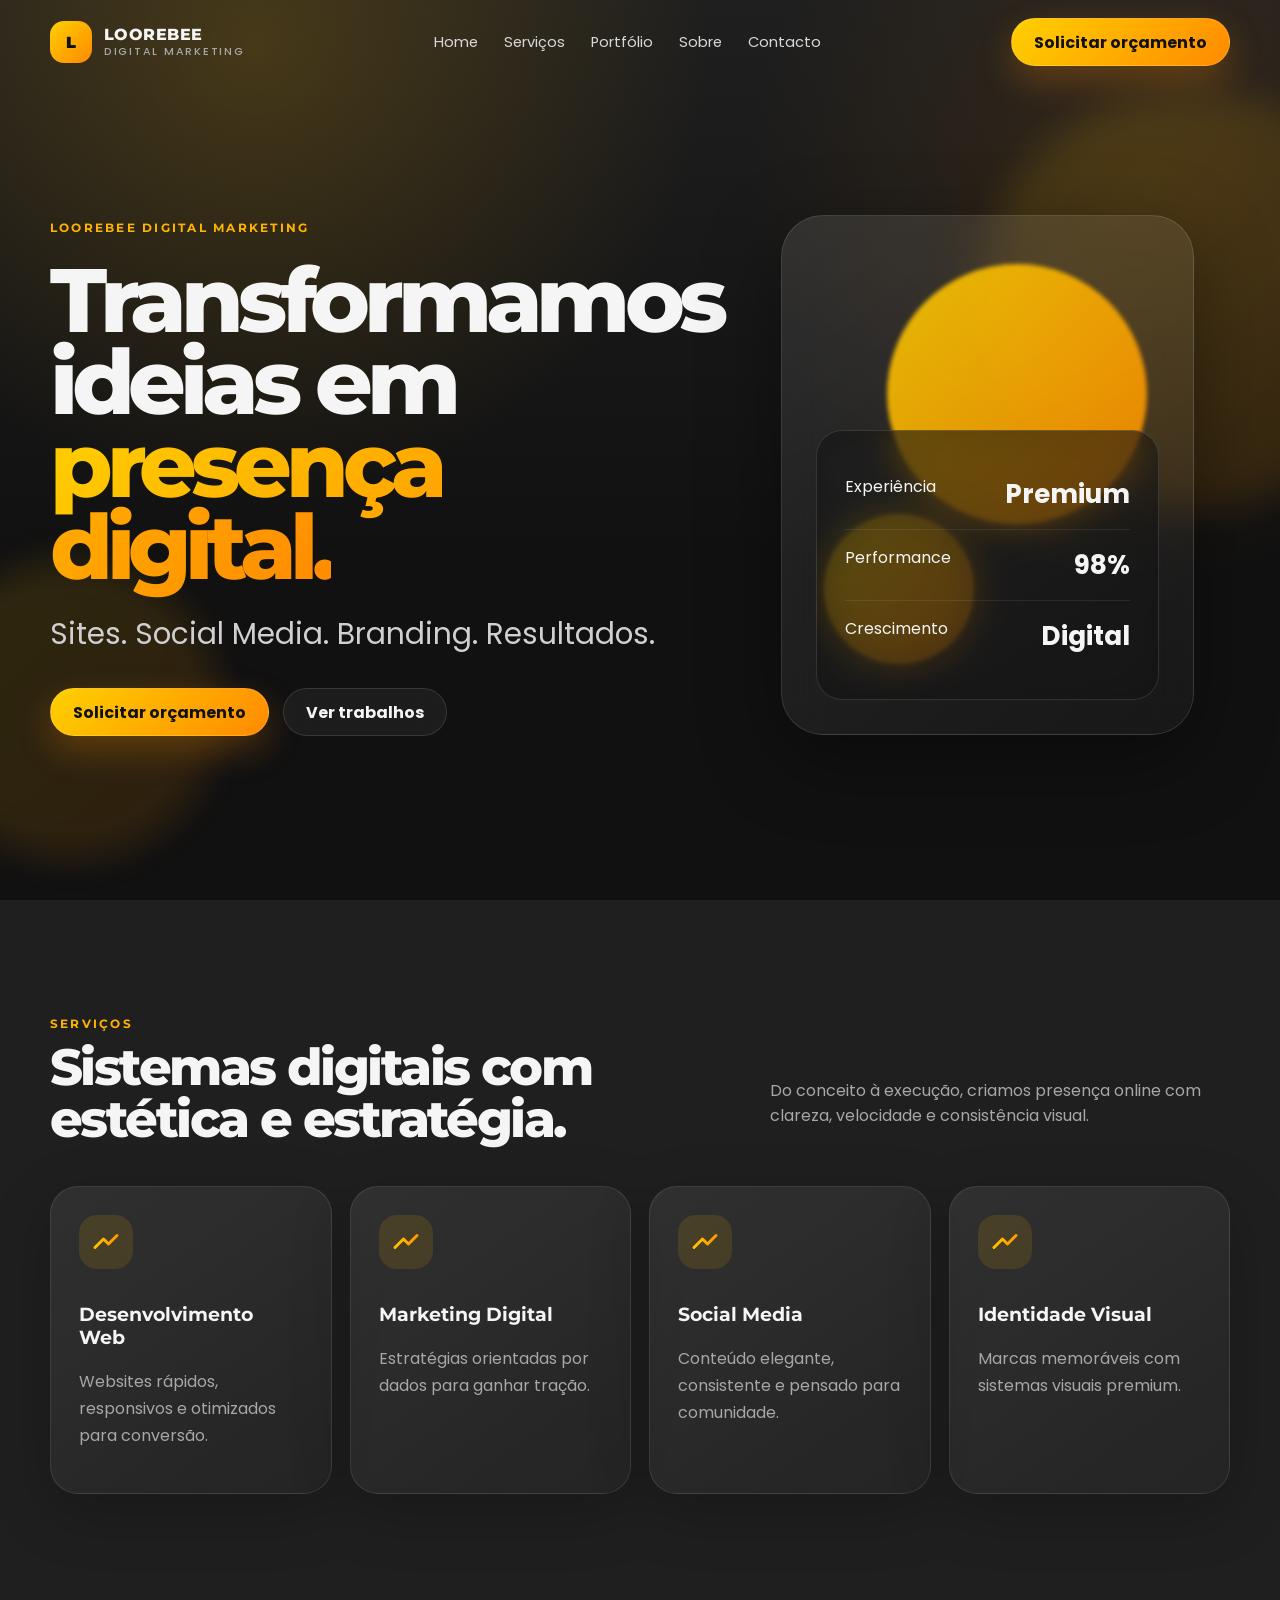
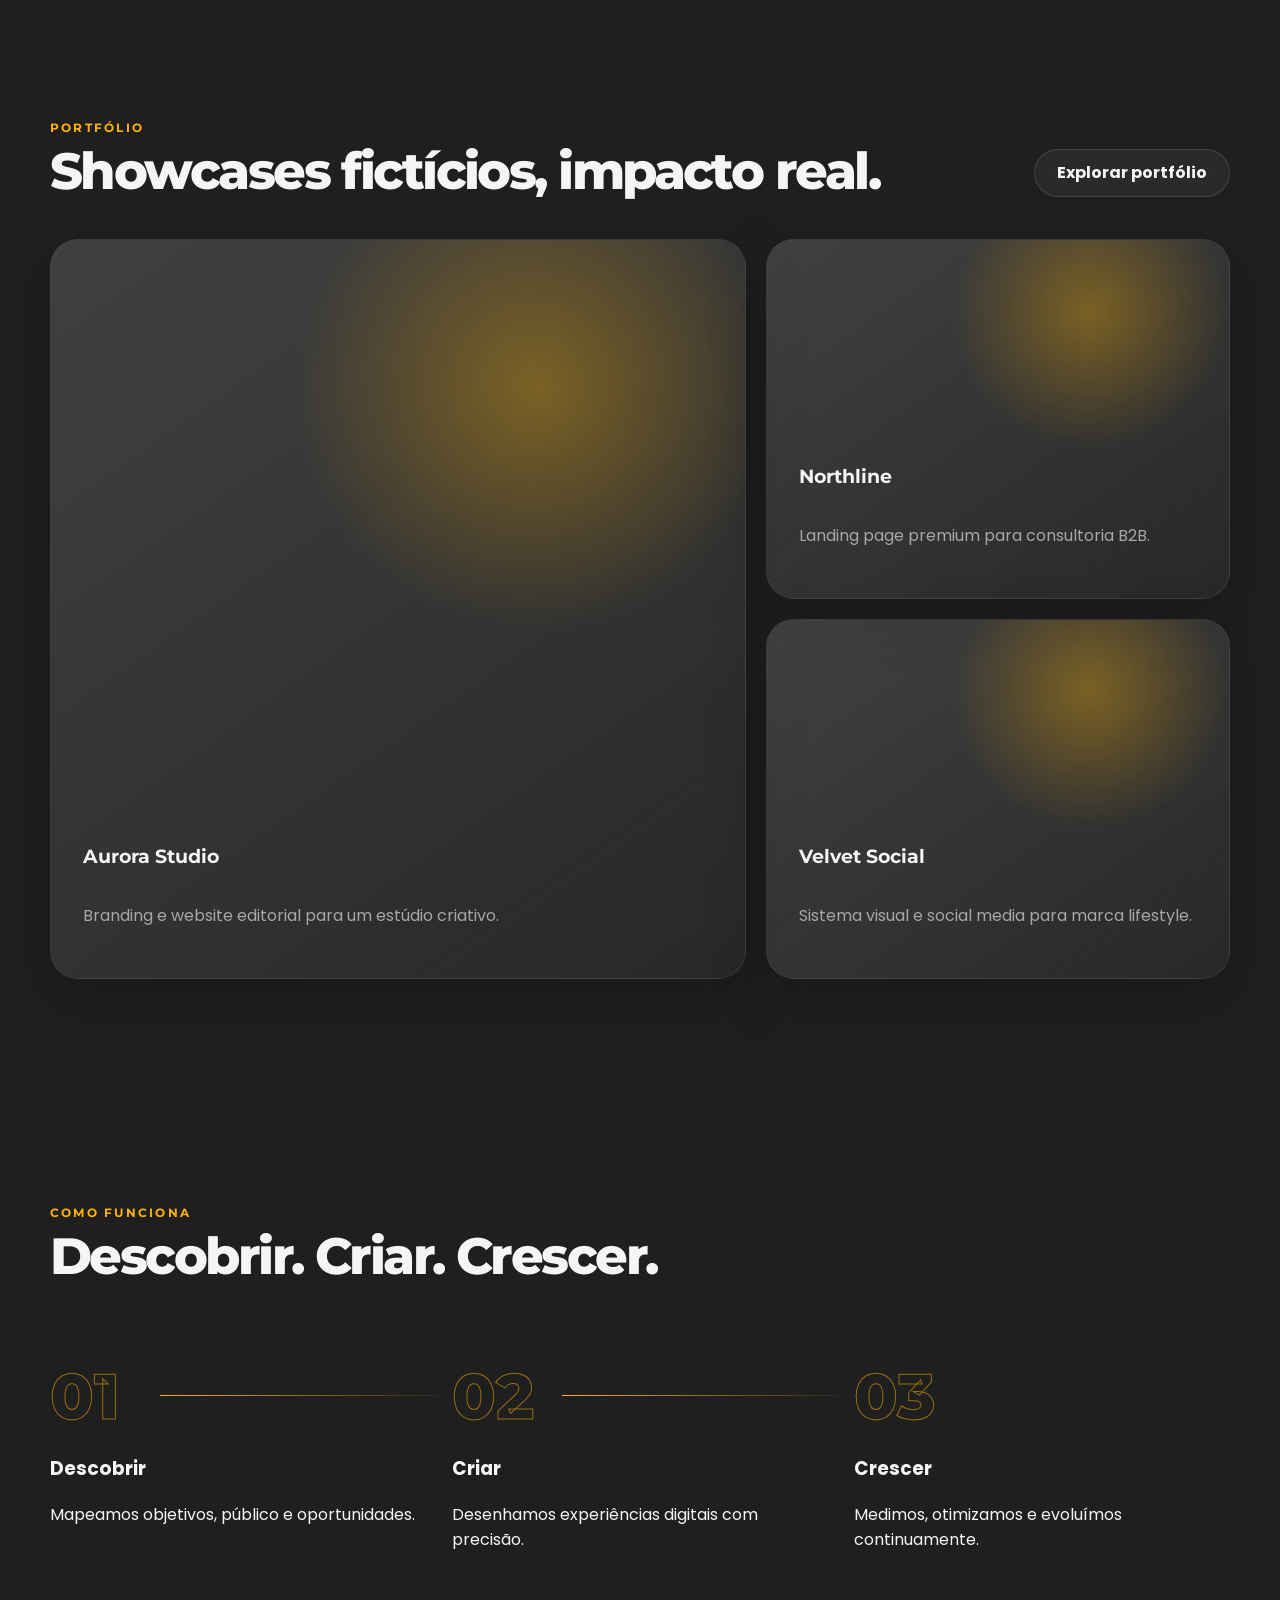
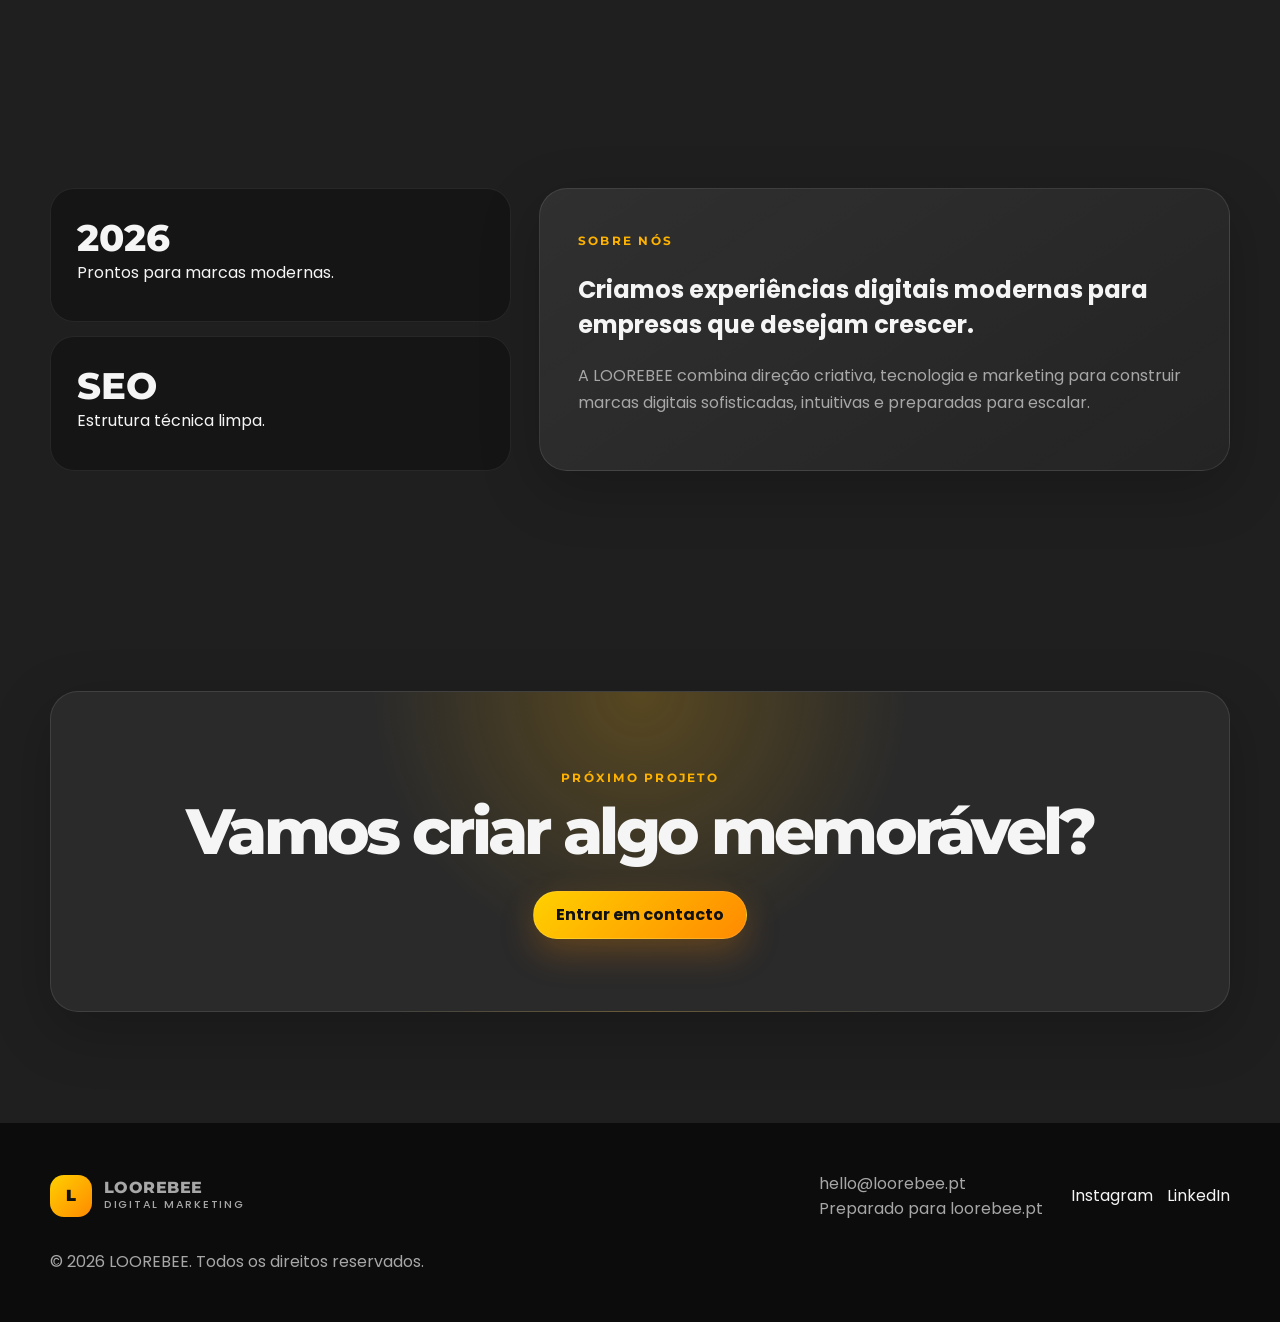
==== index.html @ b9da0f56 "Create LOOREBEE marketing website" ====
<!DOCTYPE html><html lang="pt-PT"><head><meta charset="UTF-8"><meta name="viewport" content="width=device-width, initial-scale=1.0"><title>LOOREBEE Digital Marketing</title><meta http-equiv="refresh" content="0; url=site/index.html"><link rel="canonical" href="https://loorebee.pt/"><script>location.replace('site/index.html');</script></head><body><a href="site/index.html">Entrar no website LOOREBEE</a></body></html>
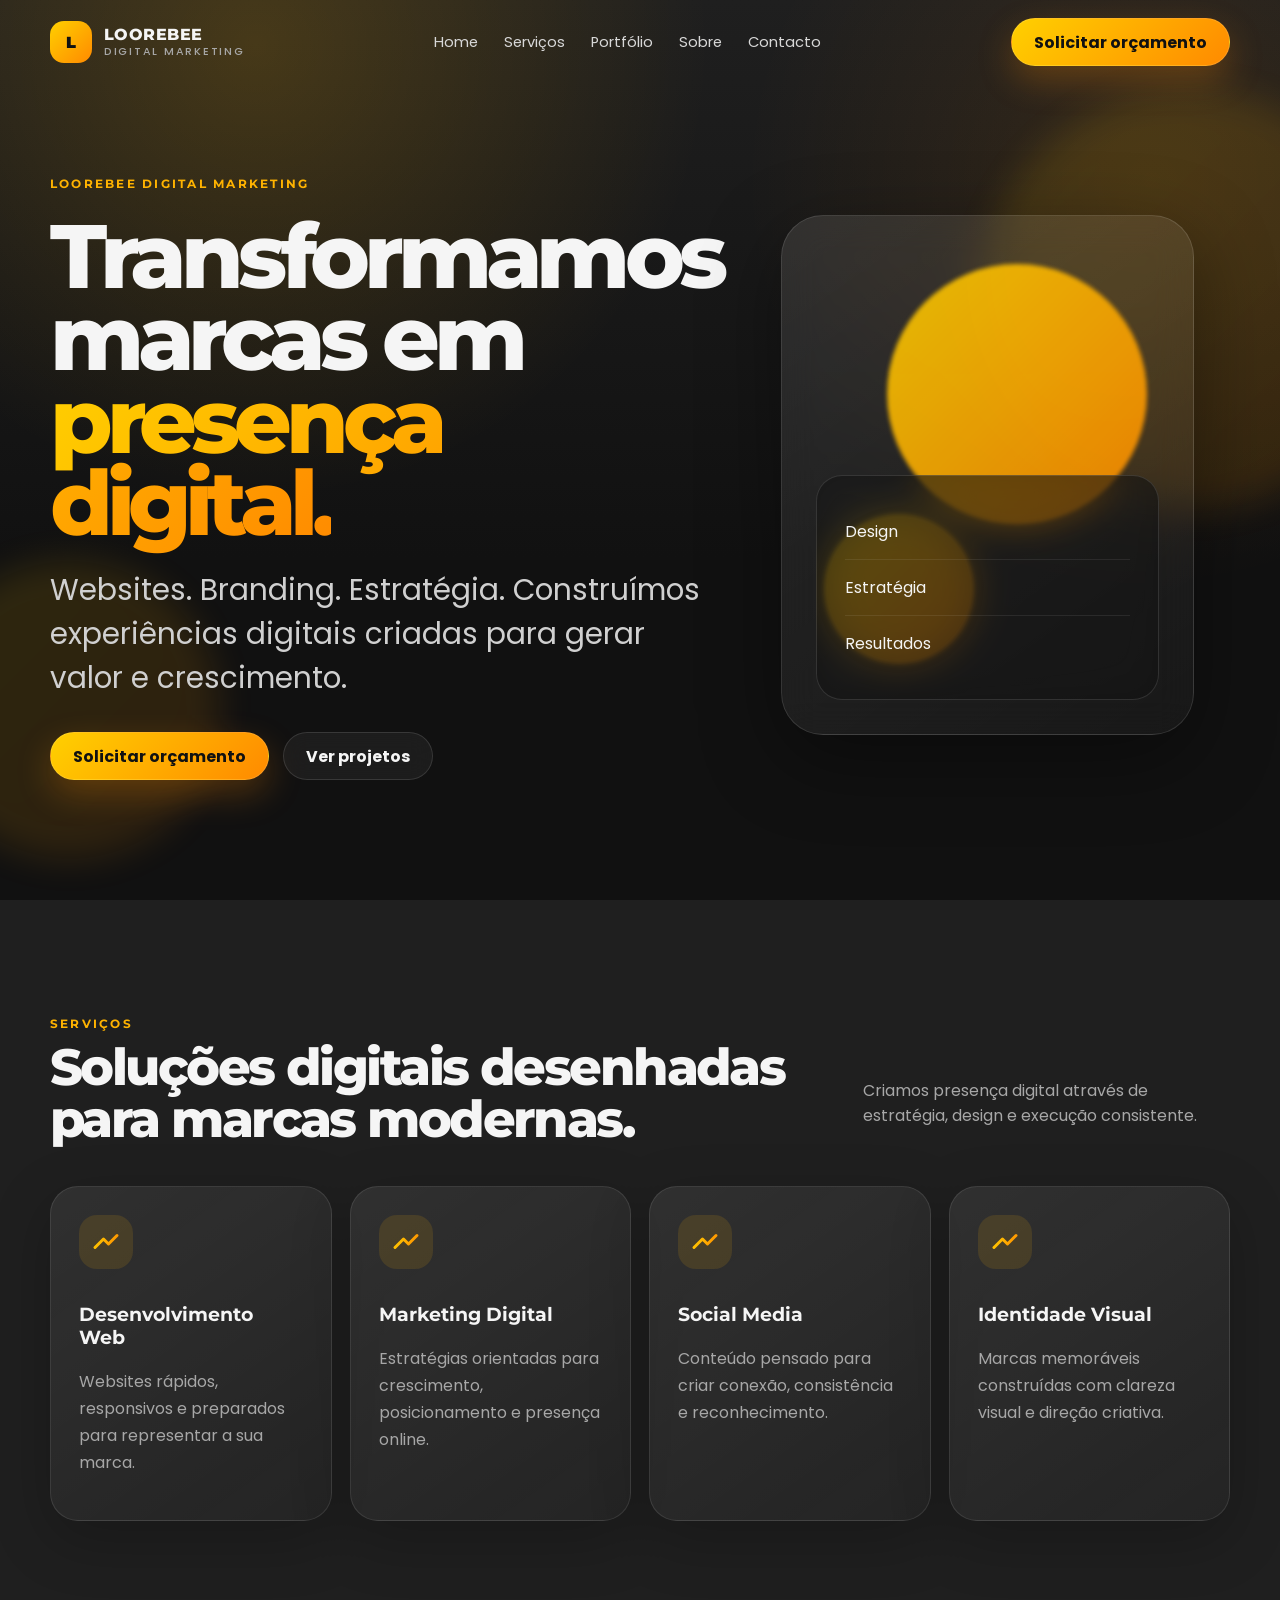
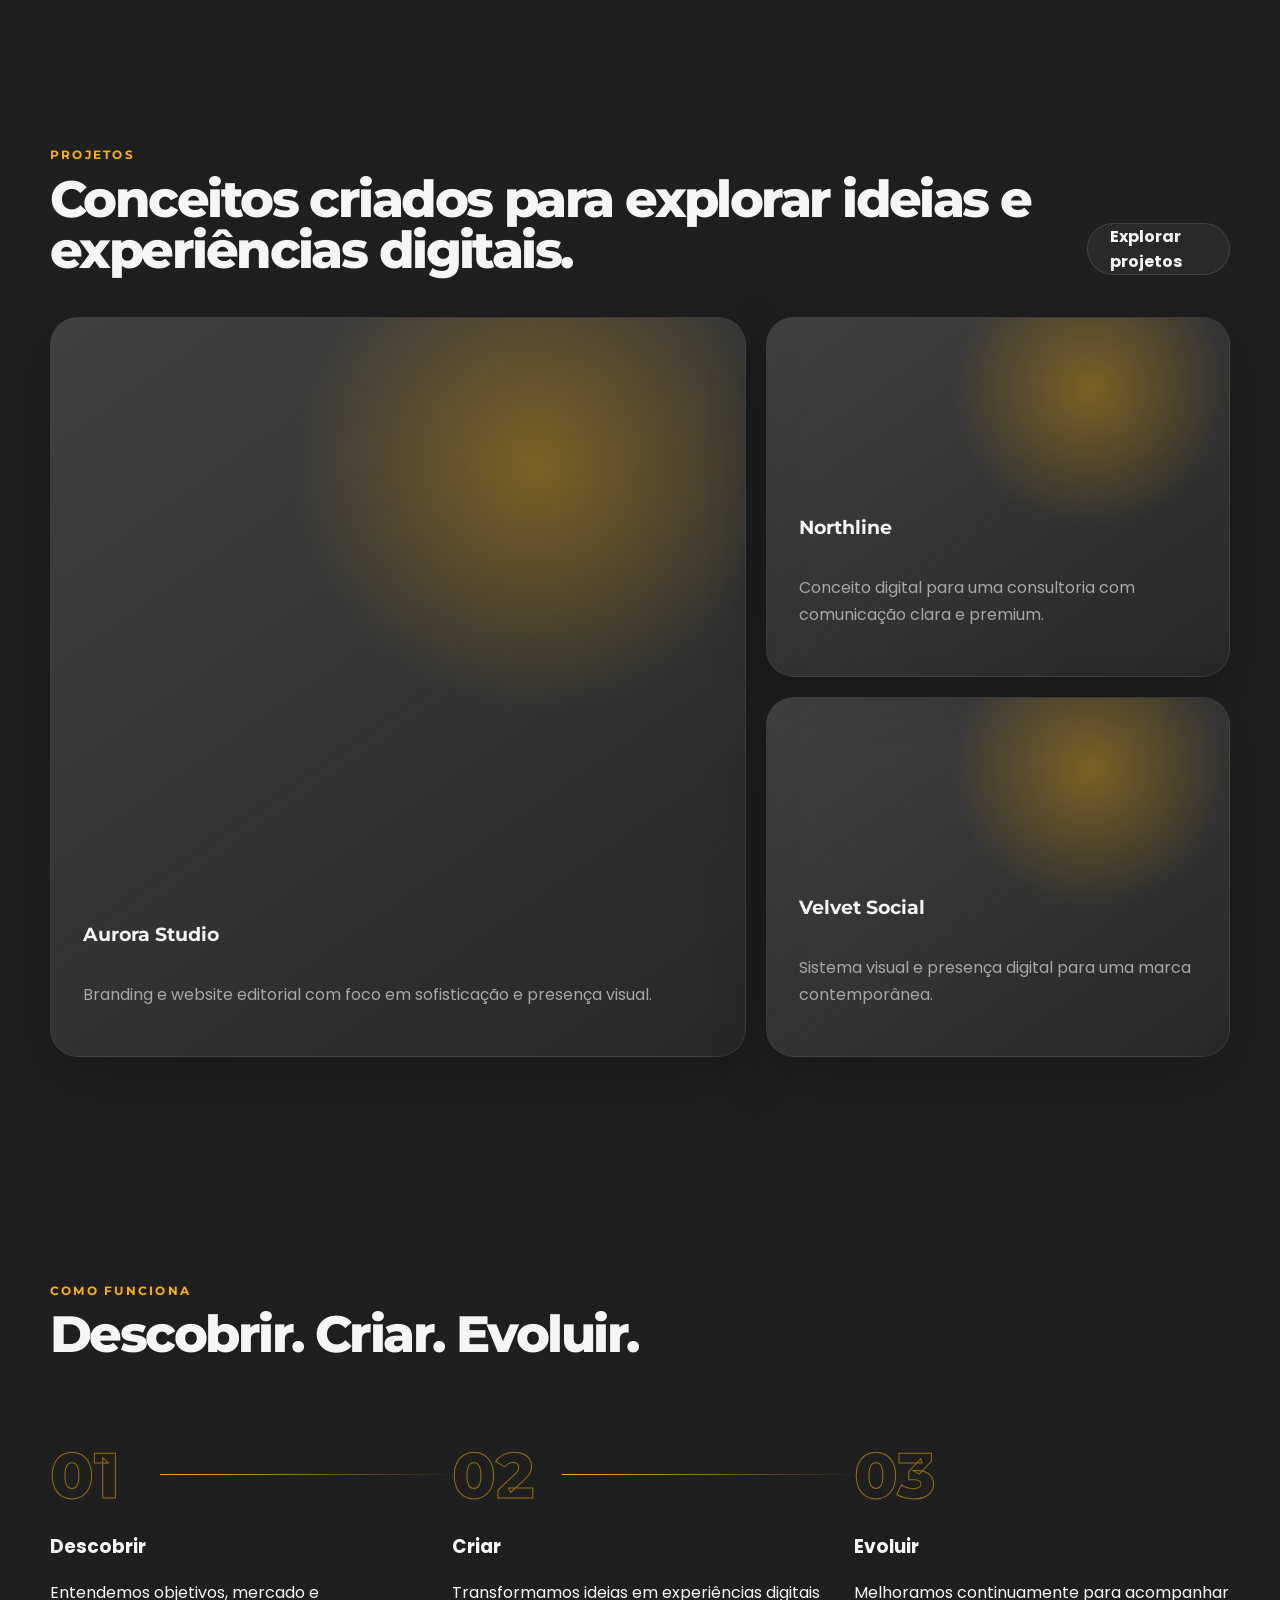
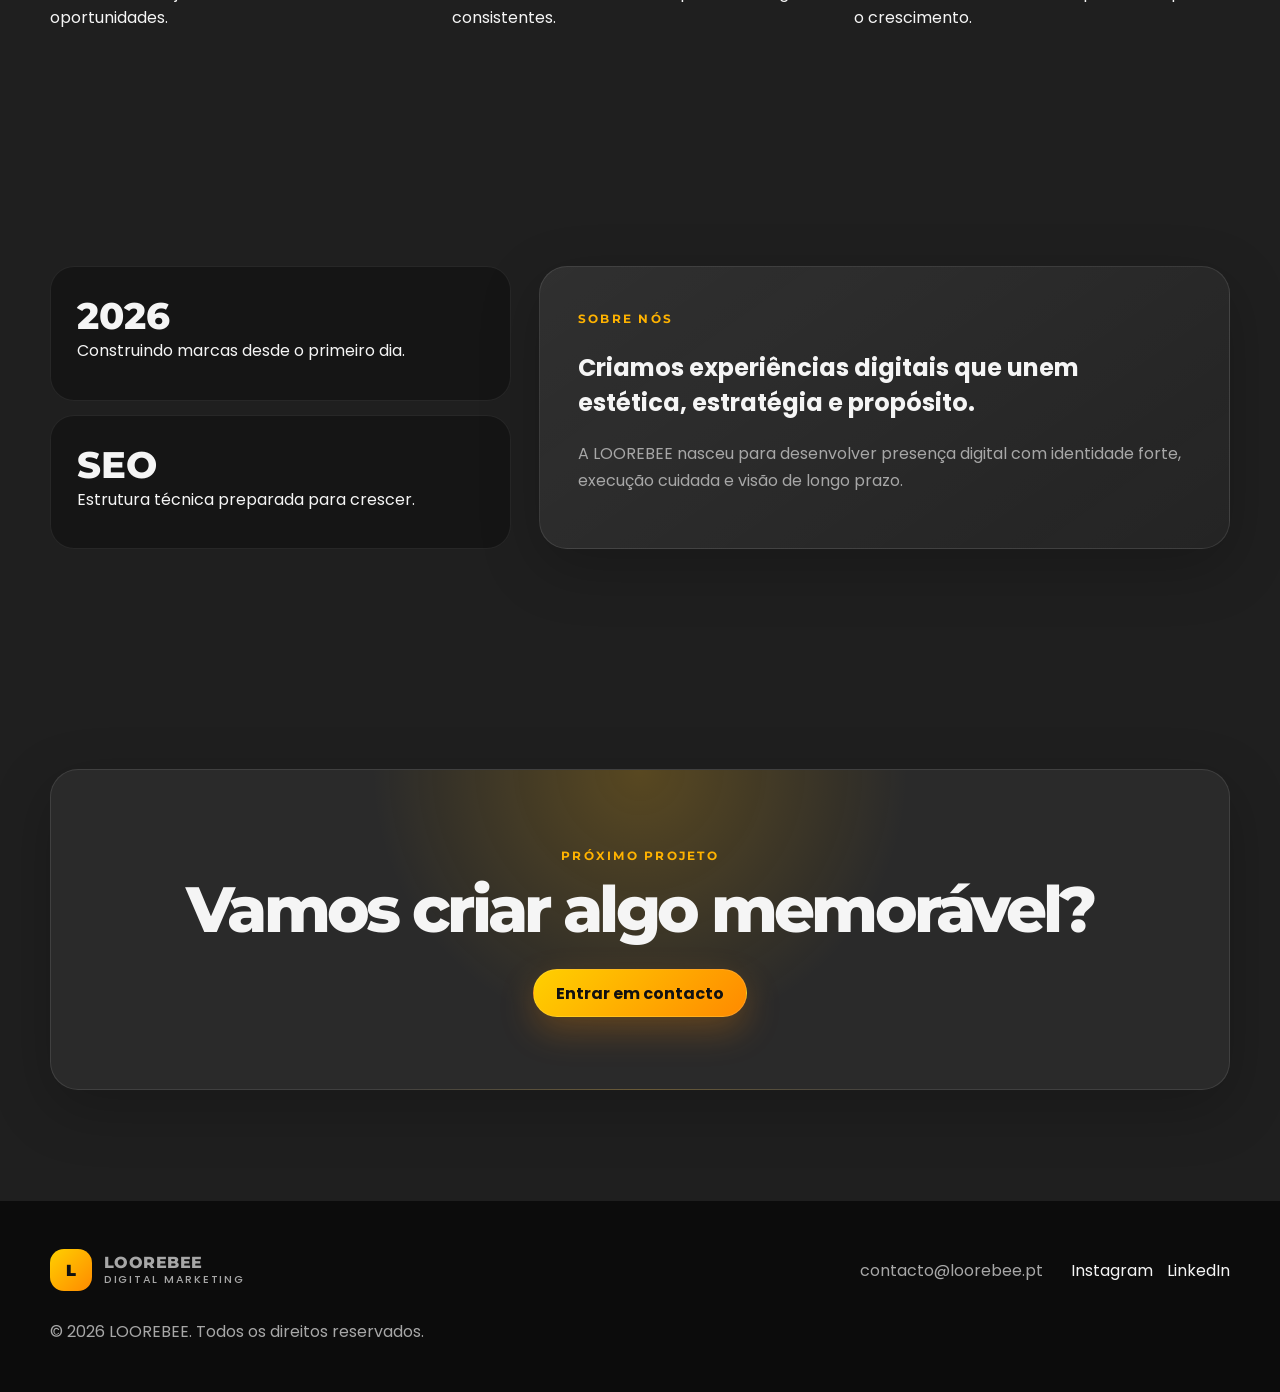
==== commit d9ac5875: "Add files via upload" ====
--- a/index.html
+++ b/index.html
@@ -1 +1,453 @@
-<!DOCTYPE html><html lang="pt-PT"><head><meta charset="UTF-8"><meta name="viewport" content="width=device-width, initial-scale=1.0"><title>LOOREBEE Digital Marketing</title><meta http-equiv="refresh" content="0; url=site/index.html"><link rel="canonical" href="https://loorebee.pt/"><script>location.replace('site/index.html');</script></head><body><a href="site/index.html">Entrar no website LOOREBEE</a></body></html>
+<!DOCTYPE html>
+
+<html lang="pt-PT">
+
+<head>
+<meta charset="UTF-8">
+<meta name="viewport" content="width=device-width, initial-scale=1.0">
+
+<title>LOOREBEE Digital Marketing — Websites, Branding e Presença Digital</title>
+
+<meta name="description" content="Criamos websites, branding e presença digital para empresas que querem crescer com estratégia, clareza e design.">
+
+<meta name="author" content="LOOREBEE">
+
+<meta name="robots" content="index, follow">
+
+<link rel="canonical" href="https://loorebee.pt/">
+
+<meta property="og:title" content="LOOREBEE Digital Marketing — Websites, Branding e Presença Digital">
+
+<meta property="og:description" content="Criamos experiências digitais modernas para empresas que procuram crescer com identidade e consistência.">
+
+<meta property="og:type" content="website">
+
+<meta property="og:url" content="https://loorebee.pt/">
+
+<meta property="og:image" content="https://loorebee.pt/assets/og-cover.jpg">
+
+<meta property="og:site_name" content="LOOREBEE">
+
+<meta name="theme-color" content="#111111">
+
+<link rel="icon" href="assets/icons/LOGO LOOREBEE FAVICON 32X32.png" type="image/svg+xml">
+<link rel="icon" type="image/png" sizes="32x32" href="assets/icons/LOGO LOOREBEE FAVICON 32X32.png">
+<link rel="apple-touch-icon" href="assets/favicon-180.png">
+
+<link rel="preconnect" href="https://fonts.googleapis.com">
+<link rel="preconnect" href="https://fonts.gstatic.com" crossorigin>
+
+<link href="https://fonts.googleapis.com/css2?family=Montserrat:wght@600;700;800;900&family=Poppins:wght@400;500;600;700&display=swap" rel="stylesheet">
+
+<link rel="stylesheet" href="css/style.css">
+<link rel="stylesheet" href="css/animations.css">
+<link rel="stylesheet" href="css/responsive.css">
+
+</head>
+
+<body>
+
+<header class="nav">
+<div class="container nav-inner">
+
+<a class="brand" href="index.html" aria-label="LOOREBEE Digital Marketing">
+<span class="brand-mark">L</span>
+<span>LOOREBEE<small>Digital Marketing</small></span>
+</a>
+
+<nav class="nav-links" aria-label="Navegação principal">
+<a href="index.html">Home</a>
+<a href="servicos.html">Serviços</a>
+<a href="portfolio.html">Portfólio</a>
+<a href="sobre.html">Sobre</a>
+<a href="contacto.html">Contacto</a>
+</nav>
+
+<a class="btn btn-primary" href="contacto.html">
+Solicitar orçamento
+</a>
+
+<button class="menu-toggle" aria-label="Abrir menu" aria-expanded="false">
+☰
+</button>
+
+</div>
+</header>
+
+<main>
+
+<section class="hero">
+
+<span class="blob blob-a"></span> <span class="blob blob-b"></span>
+
+<div class="container hero-grid">
+
+<div class="reveal">
+
+<span class="eyebrow">
+LOOREBEE Digital Marketing
+</span>
+
+<h1>
+Transformamos marcas em
+<span class="gradient-text">presença digital.</span>
+</h1>
+
+<p class="hero-sub">
+Websites. Branding. Estratégia. Construímos experiências digitais criadas para gerar valor e crescimento.
+</p>
+
+<div class="hero-actions">
+
+<a class="btn btn-primary" href="contacto.html">
+Solicitar orçamento
+</a>
+
+<a class="btn btn-ghost" href="portfolio.html">
+Ver projetos
+</a>
+
+</div>
+
+</div>
+
+<div class="hero-card reveal">
+
+<span class="orb one"></span> <span class="orb two"></span>
+
+<div class="panel">
+
+<div class="metric">
+<span>Design</span>
+</div>
+
+<div class="metric">
+<span>Estratégia</span>
+</div>
+
+<div class="metric">
+<span>Resultados</span>
+</div>
+
+</div>
+
+</div>
+
+</div>
+
+</section>
+
+<section class="section" id="servicos">
+
+<div class="container">
+
+<div class="section-head reveal">
+
+<div>
+
+<span class="eyebrow">
+Serviços
+</span>
+
+<h2>
+Soluções digitais desenhadas para marcas modernas.
+</h2>
+
+</div>
+
+<p>
+Criamos presença digital através de estratégia, design e execução consistente.
+</p>
+
+</div>
+
+<div class="cards">
+
+<article class="card reveal">
+
+<div class="icon">
+<img src="assets/icons/line.svg" alt="">
+</div>
+
+<h3>Desenvolvimento Web</h3>
+
+<p>
+Websites rápidos, responsivos e preparados para representar a sua marca.
+</p>
+
+</article>
+
+<article class="card reveal">
+
+<div class="icon">
+<img src="assets/icons/line.svg" alt="">
+</div>
+
+<h3>Marketing Digital</h3>
+
+<p>
+Estratégias orientadas para crescimento, posicionamento e presença online.
+</p>
+
+</article>
+
+<article class="card reveal">
+
+<div class="icon">
+<img src="assets/icons/line.svg" alt="">
+</div>
+
+<h3>Social Media</h3>
+
+<p>
+Conteúdo pensado para criar conexão, consistência e reconhecimento.
+</p>
+
+</article>
+
+<article class="card reveal">
+
+<div class="icon">
+<img src="assets/icons/line.svg" alt="">
+</div>
+
+<h3>Identidade Visual</h3>
+
+<p>
+Marcas memoráveis construídas com clareza visual e direção criativa.
+</p>
+
+</article>
+
+</div>
+
+</div>
+
+</section>
+
+<section class="section">
+
+<div class="container">
+
+<div class="section-head reveal">
+
+<div>
+
+<span class="eyebrow">
+Projetos
+</span>
+
+<h2>
+Conceitos criados para explorar ideias e experiências digitais.
+</h2>
+
+</div>
+
+<a class="btn btn-ghost" href="portfolio.html">
+Explorar projetos
+</a>
+
+</div>
+
+<div class="portfolio-grid">
+
+<article class="project tall reveal">
+
+<h3>Aurora Studio</h3>
+
+<p>
+Branding e website editorial com foco em sofisticação e presença visual.
+</p>
+
+</article>
+
+<article class="project reveal">
+
+<h3>Northline</h3>
+
+<p>
+Conceito digital para uma consultoria com comunicação clara e premium.
+</p>
+
+</article>
+
+<article class="project reveal">
+
+<h3>Velvet Social</h3>
+
+<p>
+Sistema visual e presença digital para uma marca contemporânea.
+</p>
+
+</article>
+
+</div>
+
+</div>
+
+</section>
+
+<section class="section">
+
+<div class="container">
+
+<div class="section-head reveal">
+
+<div>
+
+<span class="eyebrow">
+Como funciona
+</span>
+
+<h2>
+Descobrir. Criar. Evoluir.
+</h2>
+
+</div>
+
+</div>
+
+<div class="process">
+
+<div class="step reveal">
+
+<h3>Descobrir</h3>
+
+<p>
+Entendemos objetivos, mercado e oportunidades.
+</p>
+
+</div>
+
+<div class="step reveal">
+
+<h3>Criar</h3>
+
+<p>
+Transformamos ideias em experiências digitais consistentes.
+</p>
+
+</div>
+
+<div class="step reveal">
+
+<h3>Evoluir</h3>
+
+<p>
+Melhoramos continuamente para acompanhar o crescimento.
+</p>
+
+</div>
+
+</div>
+
+</div>
+
+</section>
+
+<section class="section">
+
+<div class="container about-grid">
+
+<div class="about-stat reveal">
+
+<div class="stat">
+<strong>2026</strong>
+<span>Construindo marcas desde o primeiro dia.</span>
+</div>
+
+<div class="stat">
+<strong>SEO</strong>
+<span>Estrutura técnica preparada para crescer.</span>
+</div>
+
+</div>
+
+<div class="about-box reveal">
+
+<span class="eyebrow">
+Sobre nós
+</span>
+
+<h2>
+Criamos experiências digitais que unem estética, estratégia e propósito.
+</h2>
+
+<p>
+A LOOREBEE nasceu para desenvolver presença digital com identidade forte, execução cuidada e visão de longo prazo.
+</p>
+
+</div>
+
+</div>
+
+</section>
+
+<section class="section">
+
+<div class="container cta-box reveal">
+
+<span class="eyebrow">
+Próximo projeto
+</span>
+
+<h2>
+Vamos criar algo memorável?
+</h2>
+
+<a class="btn btn-primary" href="contacto.html">
+Entrar em contacto
+</a>
+
+</div>
+
+</section>
+
+</main>
+
+<footer class="footer">
+
+<div class="container footer-grid">
+
+<a class="brand" href="index.html">
+
+<span class="brand-mark">L</span>
+
+<span>
+LOOREBEE
+<small>Digital Marketing</small>
+</span>
+
+</a>
+
+<div>
+contacto@loorebee.pt
+</div>
+
+<div class="social">
+
+<a href="#" aria-label="Instagram">
+Instagram
+</a>
+
+<a href="#" aria-label="LinkedIn">
+LinkedIn
+</a>
+
+</div>
+
+<div>
+© <span data-year></span>
+LOOREBEE. Todos os direitos reservados.
+</div>
+
+</div>
+
+</footer>
+
+<script src="js/main.js"></script>
+
+<script src="js/animations.js"></script>
+
+</body>
+</html>
--- a/css/style.css
+++ b/css/style.css
@@ -0,0 +1 @@
+:root{--gold:#ffb300;--grad:linear-gradient(135deg,#ffd000 0%,#ff8a00 100%);--text:#f5f5f5;--muted:#a7a7a7;--secondary:#595959;--bg:#1f1f1f;--alt:#111;--line:#3a3a3a;--glass:rgba(255,255,255,.07);--shadow:0 24px 80px rgba(0,0,0,.38);--radius:28px;--max:1180px}*{box-sizing:border-box}html{scroll-behavior:smooth}body{margin:0;font-family:Poppins,system-ui,sans-serif;background:var(--bg);color:var(--text);overflow-x:hidden}body::before{content:"";position:fixed;inset:0;background:radial-gradient(circle at 20% 5%,rgba(255,179,0,.18),transparent 34%),radial-gradient(circle at 90% 20%,rgba(255,138,0,.11),transparent 30%),linear-gradient(180deg,#1f1f1f,#111 62%);z-index:-3}a{color:inherit;text-decoration:none}img{max-width:100%;display:block}.container{width:min(100% - 40px,var(--max));margin-inline:auto}.section{padding:110px 0;position:relative}.eyebrow{color:var(--gold);font:700 .78rem Montserrat,sans-serif;letter-spacing:.18em;text-transform:uppercase}.gradient-text{background:var(--grad);-webkit-background-clip:text;background-clip:text;color:transparent}.nav{position:fixed;top:0;left:0;width:100%;z-index:50;padding:18px 0;transition:.35s}.nav.is-scrolled{padding:10px 0;background:rgba(17,17,17,.74);backdrop-filter:blur(18px);border-bottom:1px solid rgba(255,255,255,.08)}.nav-inner{display:flex;align-items:center;justify-content:space-between;gap:24px}.brand{display:flex;align-items:center;gap:12px;font-family:Montserrat,sans-serif;font-weight:800;letter-spacing:.03em}.brand-mark{width:42px;height:42px;border-radius:14px;background:var(--grad);display:grid;place-items:center;color:#111;font-weight:900}.brand small{display:block;color:var(--muted);font:500 .68rem Poppins,sans-serif;letter-spacing:.16em;text-transform:uppercase}.nav-links{display:flex;gap:26px;align-items:center;color:#d8d8d8;font-size:.92rem}.nav-links a{position:relative}.nav-links a::after{content:"";position:absolute;left:0;bottom:-8px;width:0;height:2px;background:var(--grad);transition:.3s}.nav-links a:hover::after,.nav-links a.active::after{width:100%}.menu-toggle{display:none;background:none;border:0;color:var(--text);font-size:1.6rem}.btn{display:inline-flex;align-items:center;justify-content:center;gap:10px;min-height:48px;padding:0 22px;border-radius:999px;border:1px solid rgba(255,255,255,.12);font-weight:700;transition:.3s;cursor:pointer}.btn-primary{background:var(--grad);color:#111;box-shadow:0 14px 34px rgba(255,138,0,.25)}.btn-primary:hover{transform:translateY(-3px);box-shadow:0 20px 44px rgba(255,138,0,.32)}.btn-ghost{background:rgba(255,255,255,.05);backdrop-filter:blur(12px)}.btn-ghost:hover{border-color:rgba(255,179,0,.55);color:var(--gold);transform:translateY(-3px)}.hero{min-height:100svh;display:grid;align-items:center;padding:140px 0 90px;overflow:hidden}.hero-grid{display:grid;grid-template-columns:1.08fr .92fr;gap:60px;align-items:center}.hero h1{font:800 clamp(3.1rem,7vw,7.5rem)/.92 Montserrat,sans-serif;margin:20px 0 24px;letter-spacing:-.07em}.hero-sub{font-size:clamp(1.25rem,2.3vw,2.1rem);color:#d0d0d0;margin:0 0 32px}.hero-actions{display:flex;gap:14px;flex-wrap:wrap}.hero-card{position:relative;min-height:520px;border:1px solid rgba(255,255,255,.12);border-radius:42px;background:linear-gradient(145deg,rgba(255,255,255,.1),rgba(255,255,255,.03));box-shadow:var(--shadow);backdrop-filter:blur(18px);overflow:hidden}.orb{position:absolute;border-radius:999px;filter:blur(2px);background:var(--grad);opacity:.88}.orb.one{width:260px;height:260px;right:46px;top:48px}.orb.two{width:150px;height:150px;left:42px;bottom:70px;opacity:.55}.panel{position:absolute;inset:auto 34px 34px 34px;padding:28px;border-radius:26px;background:rgba(17,17,17,.62);border:1px solid rgba(255,255,255,.12);backdrop-filter:blur(18px)}.metric{display:flex;justify-content:space-between;padding:15px 0;border-bottom:1px solid rgba(255,255,255,.08)}.metric:last-child{border-bottom:0}.metric strong{font-size:1.65rem}.section-head{display:flex;justify-content:space-between;gap:30px;align-items:end;margin-bottom:42px}.section-head h2{font:800 clamp(2rem,4vw,4.1rem)/1 Montserrat,sans-serif;margin:.4rem 0 0;letter-spacing:-.05em}.section-head p{max-width:460px;color:var(--muted)}.cards{display:grid;grid-template-columns:repeat(4,1fr);gap:18px}.card,.project,.about-box,.cta-box{border:1px solid rgba(255,255,255,.1);background:linear-gradient(145deg,rgba(255,255,255,.08),rgba(255,255,255,.025));border-radius:var(--radius);box-shadow:0 18px 60px rgba(0,0,0,.22)}.card{padding:28px;min-height:255px;transition:.35s}.card:hover{transform:translateY(-8px);border-color:rgba(255,179,0,.45);background:linear-gradient(145deg,rgba(255,179,0,.14),rgba(255,255,255,.035))}.icon{width:54px;height:54px;border-radius:18px;background:rgba(255,179,0,.12);display:grid;place-items:center;margin-bottom:34px}.card h3,.project h3{font-family:Montserrat,sans-serif}.card p,.project p,.about-box p{color:var(--muted);line-height:1.7}.portfolio-grid{display:grid;grid-template-columns:1.2fr .8fr;gap:20px}.project{position:relative;min-height:360px;padding:32px;overflow:hidden;display:flex;flex-direction:column;justify-content:end}.project::before{content:"";position:absolute;inset:0;background:radial-gradient(circle at 70% 20%,rgba(255,179,0,.34),transparent 32%),linear-gradient(145deg,rgba(255,255,255,.08),rgba(255,255,255,.02));transition:.35s}.project>*{position:relative}.project:hover::before{transform:scale(1.08)}.project.tall{grid-row:span 2;min-height:740px}.process{display:grid;grid-template-columns:repeat(3,1fr);gap:26px;counter-reset:step}.step{position:relative;padding-top:34px}.step::before{counter-increment:step;content:"0" counter(step);display:block;font:800 4rem Montserrat,sans-serif;color:transparent;-webkit-text-stroke:1px rgba(255,179,0,.55)}.step::after{content:"";position:absolute;top:72px;left:110px;width:calc(100% - 80px);height:1px;background:linear-gradient(90deg,#ffb300,transparent)}.step:last-child::after{display:none}.about-grid{display:grid;grid-template-columns:.8fr 1.2fr;gap:28px;align-items:stretch}.about-box{padding:38px}.about-stat{display:grid;gap:14px}.stat{padding:26px;border-radius:24px;background:#151515;border:1px solid rgba(255,255,255,.08)}.stat strong{display:block;font:800 2.3rem Montserrat,sans-serif}.cta-box{text-align:center;padding:72px 24px;background:radial-gradient(circle at 50% 0,rgba(255,179,0,.22),transparent 40%),rgba(255,255,255,.05)}.cta-box h2{font:800 clamp(2.4rem,5vw,5rem)/1 Montserrat,sans-serif;margin:10px 0 28px;letter-spacing:-.06em}.footer{padding:48px 0;background:#0c0c0c;border-top:1px solid rgba(255,255,255,.08)}.footer-grid{display:grid;grid-template-columns:1fr auto auto;gap:28px;align-items:center;color:var(--muted)}.social{display:flex;gap:14px}.social a{color:#f5f5f5}.page-hero{padding:170px 0 70px}.page-hero h1{font:800 clamp(2.8rem,6vw,6.2rem)/.95 Montserrat,sans-serif;letter-spacing:-.06em;margin:14px 0}.content-grid{display:grid;grid-template-columns:repeat(2,1fr);gap:22px}.contact-form{display:grid;gap:14px}.field{width:100%;padding:17px 18px;border-radius:18px;border:1px solid rgba(255,255,255,.12);background:rgba(255,255,255,.06);color:var(--text);font:inherit}.field:focus{outline:1px solid var(--gold)}textarea.field{min-height:150px;resize:vertical}
--- a/css/animations.css
+++ b/css/animations.css
@@ -0,0 +1 @@
+.blob{position:absolute;border-radius:999px;background:var(--grad);opacity:.12;filter:blur(18px);animation:float 12s ease-in-out infinite;z-index:-1}.blob-a{width:420px;height:420px;top:90px;right:-120px}.blob-b{width:300px;height:300px;bottom:40px;left:-80px;animation-delay:-4s}.orb.one{animation:float 8s ease-in-out infinite}.orb.two{animation:float 10s ease-in-out infinite reverse}.reveal{opacity:0;transform:translateY(26px);transition:opacity .8s ease,transform .8s ease}.reveal.is-visible{opacity:1;transform:none}@keyframes float{0%,100%{transform:translate3d(0,0,0) scale(1)}50%{transform:translate3d(18px,-24px,0) scale(1.04)}}@media (prefers-reduced-motion:reduce){*,*::before,*::after{animation:none!important;transition:none!important;scroll-behavior:auto!important}.reveal{opacity:1;transform:none}}
--- a/css/responsive.css
+++ b/css/responsive.css
@@ -0,0 +1 @@
+@media (max-width:980px){.nav-links{position:fixed;inset:72px 20px auto 20px;padding:22px;border-radius:24px;background:rgba(17,17,17,.92);backdrop-filter:blur(20px);border:1px solid rgba(255,255,255,.1);display:none;flex-direction:column;align-items:flex-start}.nav-links.is-open{display:flex}.menu-toggle{display:block}.nav .btn-primary{display:none}.hero-grid,.about-grid,.content-grid{grid-template-columns:1fr}.hero-card{min-height:420px}.cards{grid-template-columns:repeat(2,1fr)}.portfolio-grid{grid-template-columns:1fr}.project.tall{min-height:420px}.process{grid-template-columns:1fr}.step::after{display:none}.footer-grid{grid-template-columns:1fr}.section-head{display:block}}@media (max-width:620px){.container{width:min(100% - 28px,var(--max))}.section{padding:78px 0}.hero{padding-top:120px}.hero h1{font-size:3.25rem}.cards{grid-template-columns:1fr}.hero-actions .btn{width:100%}.panel{inset:auto 16px 16px}.orb.one{width:210px;height:210px}.footer-grid{text-align:left}.brand span{font-size:.92rem}}
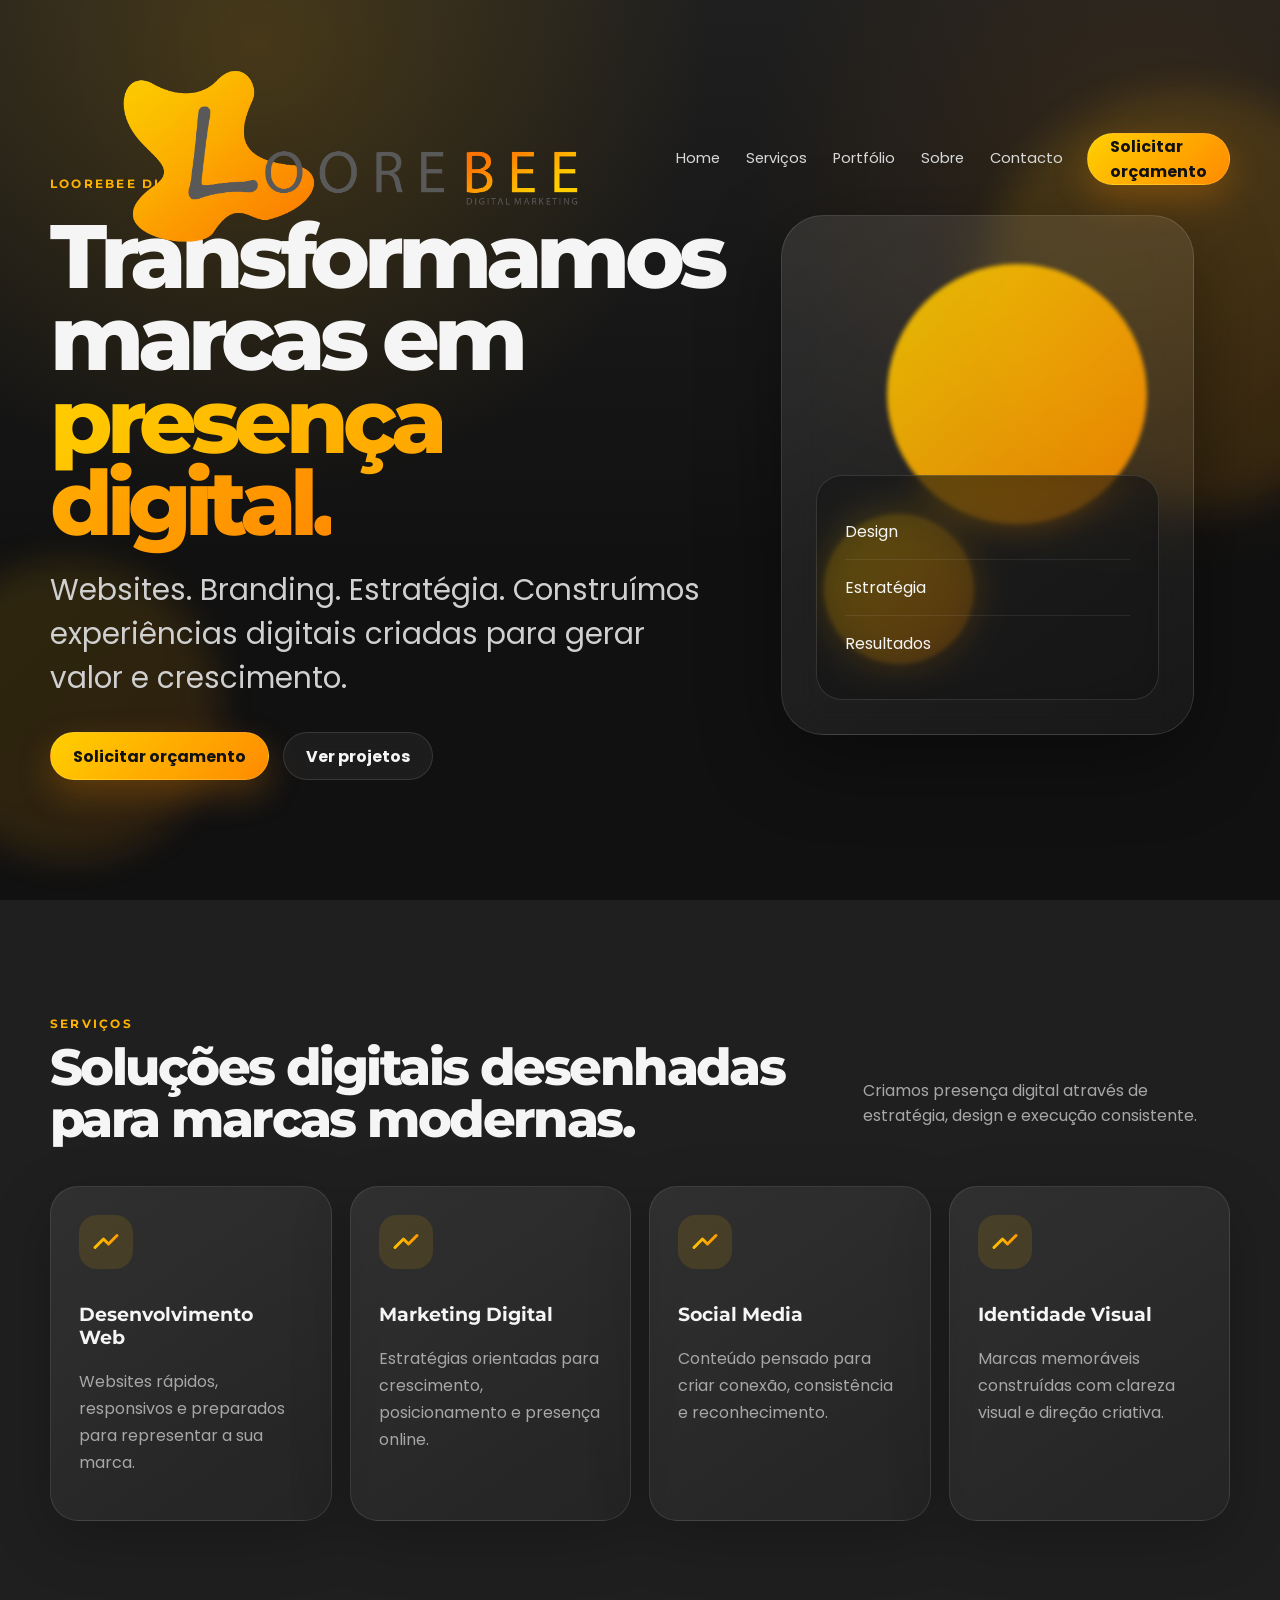
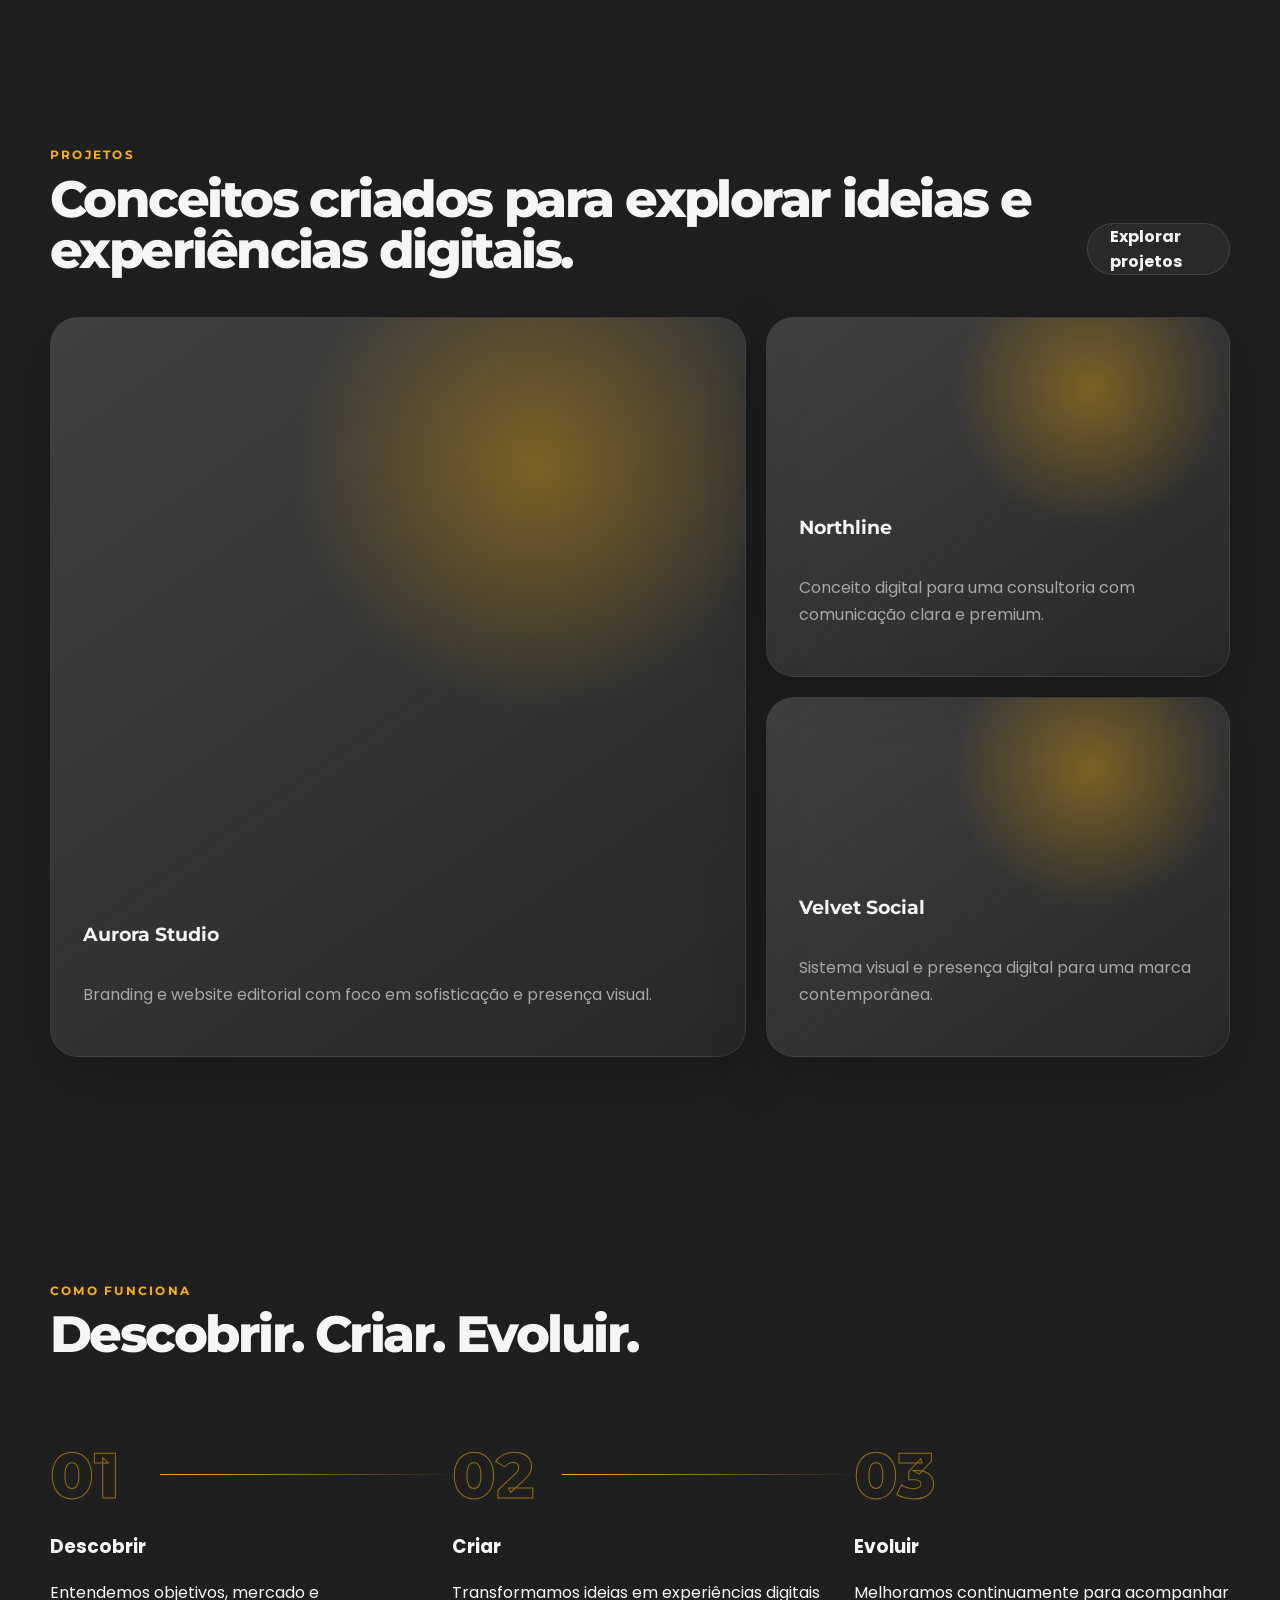
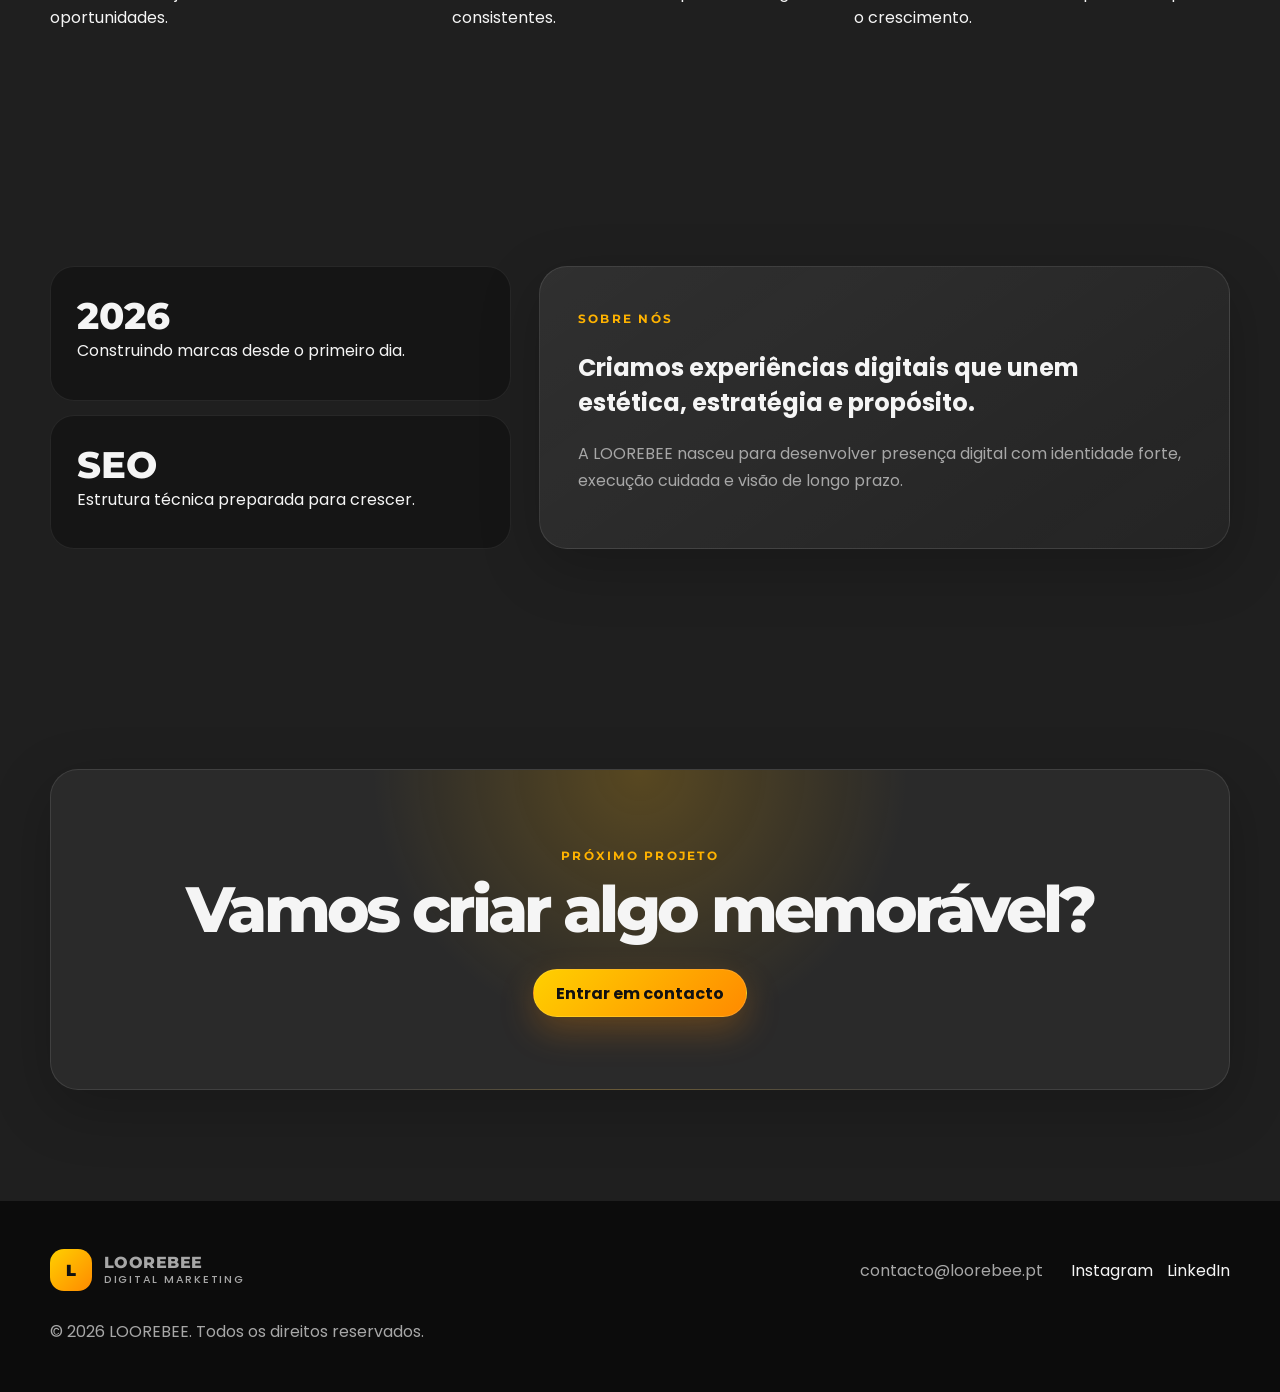
==== commit 8a536b9e: "Add files via upload" ====
--- a/index.html
+++ b/index.html
@@ -51,8 +51,9 @@
 <div class="container nav-inner">
 
 <a class="brand" href="index.html" aria-label="LOOREBEE Digital Marketing">
-<span class="brand-mark">L</span>
-<span>LOOREBEE<small>Digital Marketing</small></span>
+    <img src="assets/logo/logo.png"
+         alt="LOOREBEE Digital Marketing"
+         class="logo">
 </a>
 
 <nav class="nav-links" aria-label="Navegação principal">
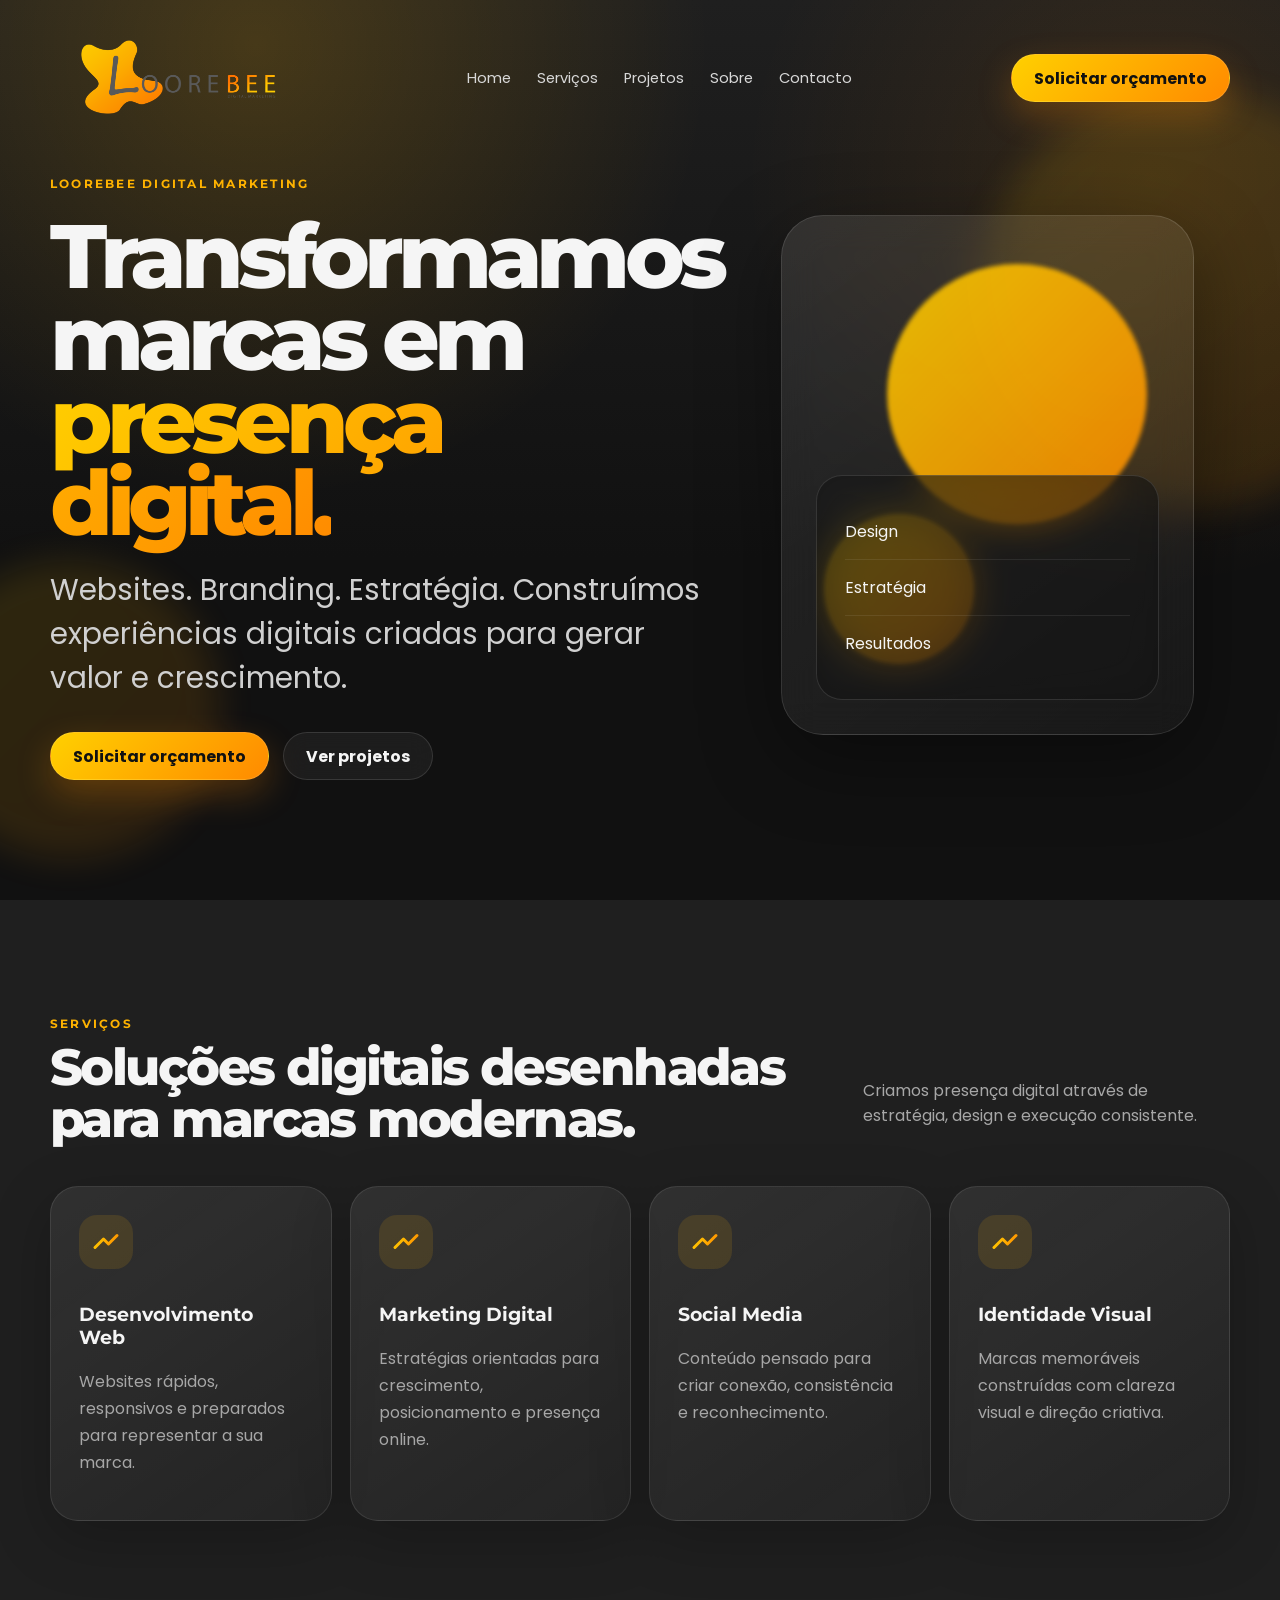
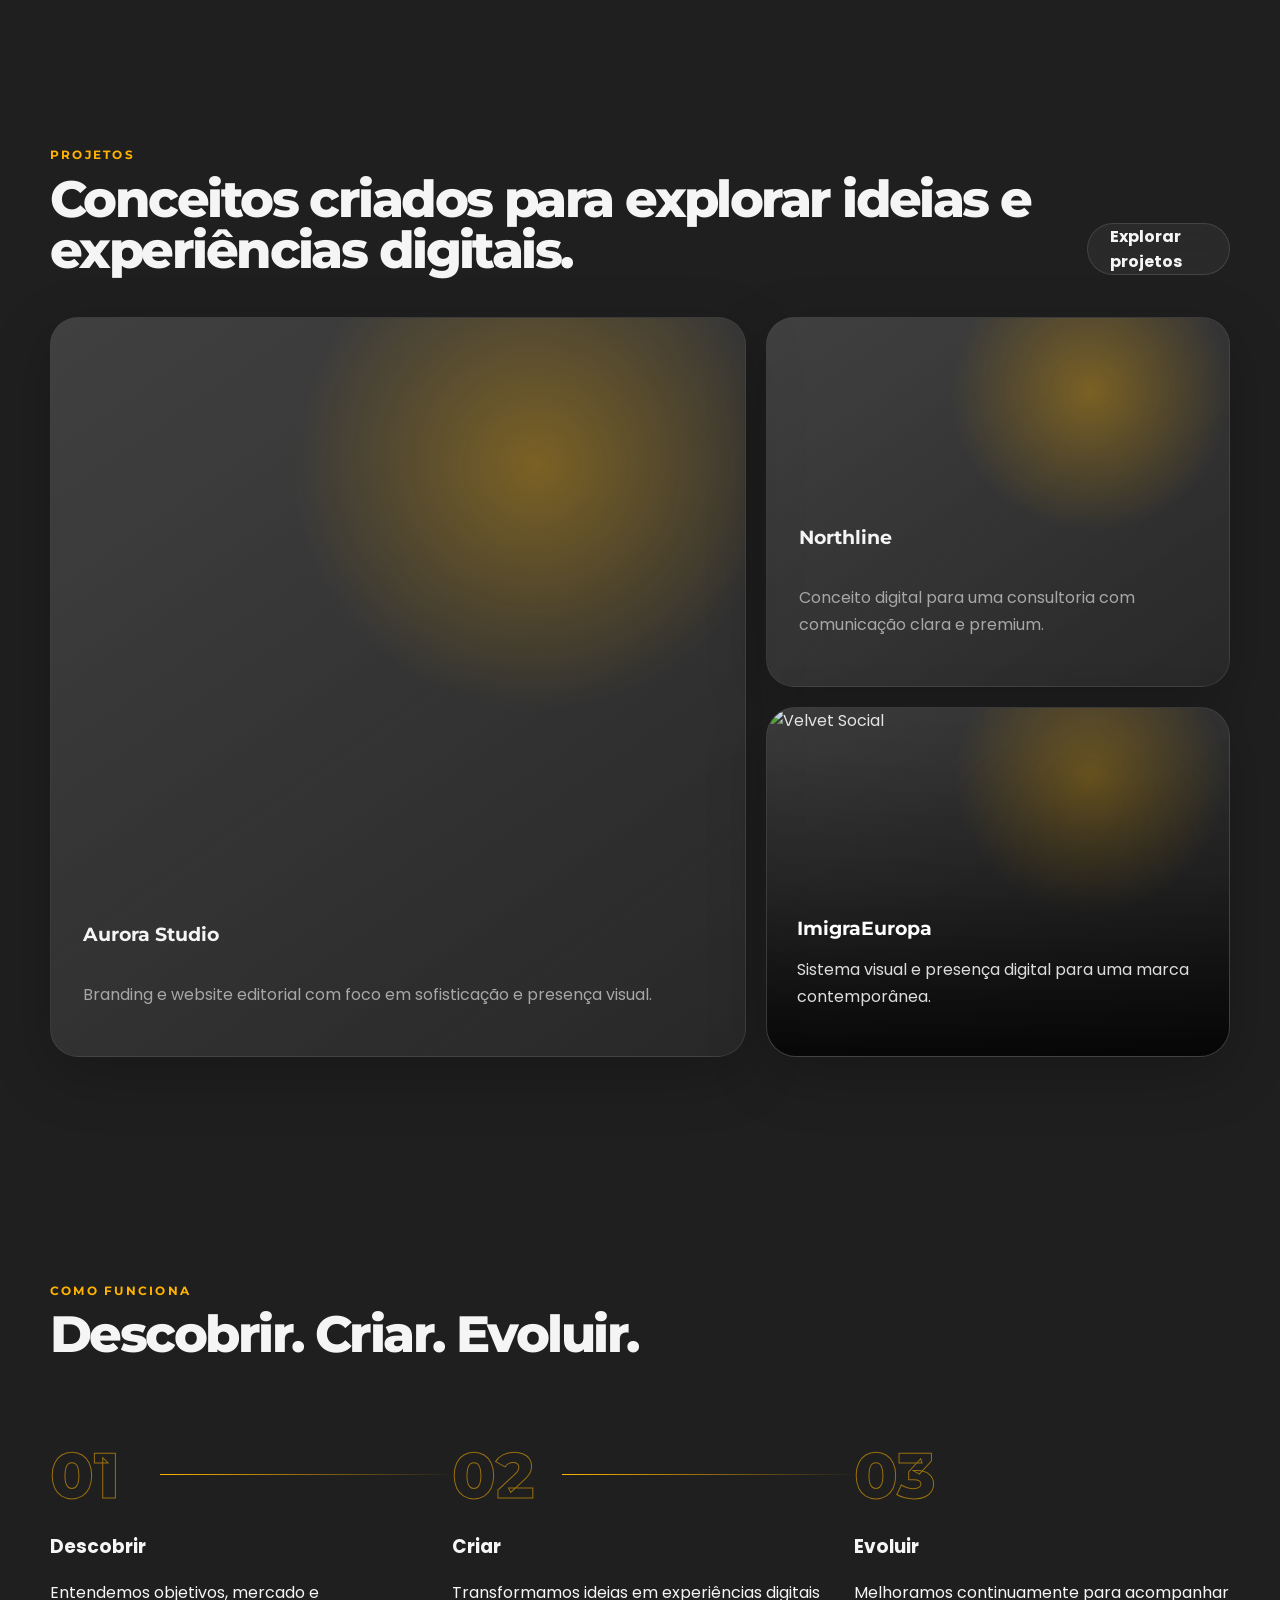
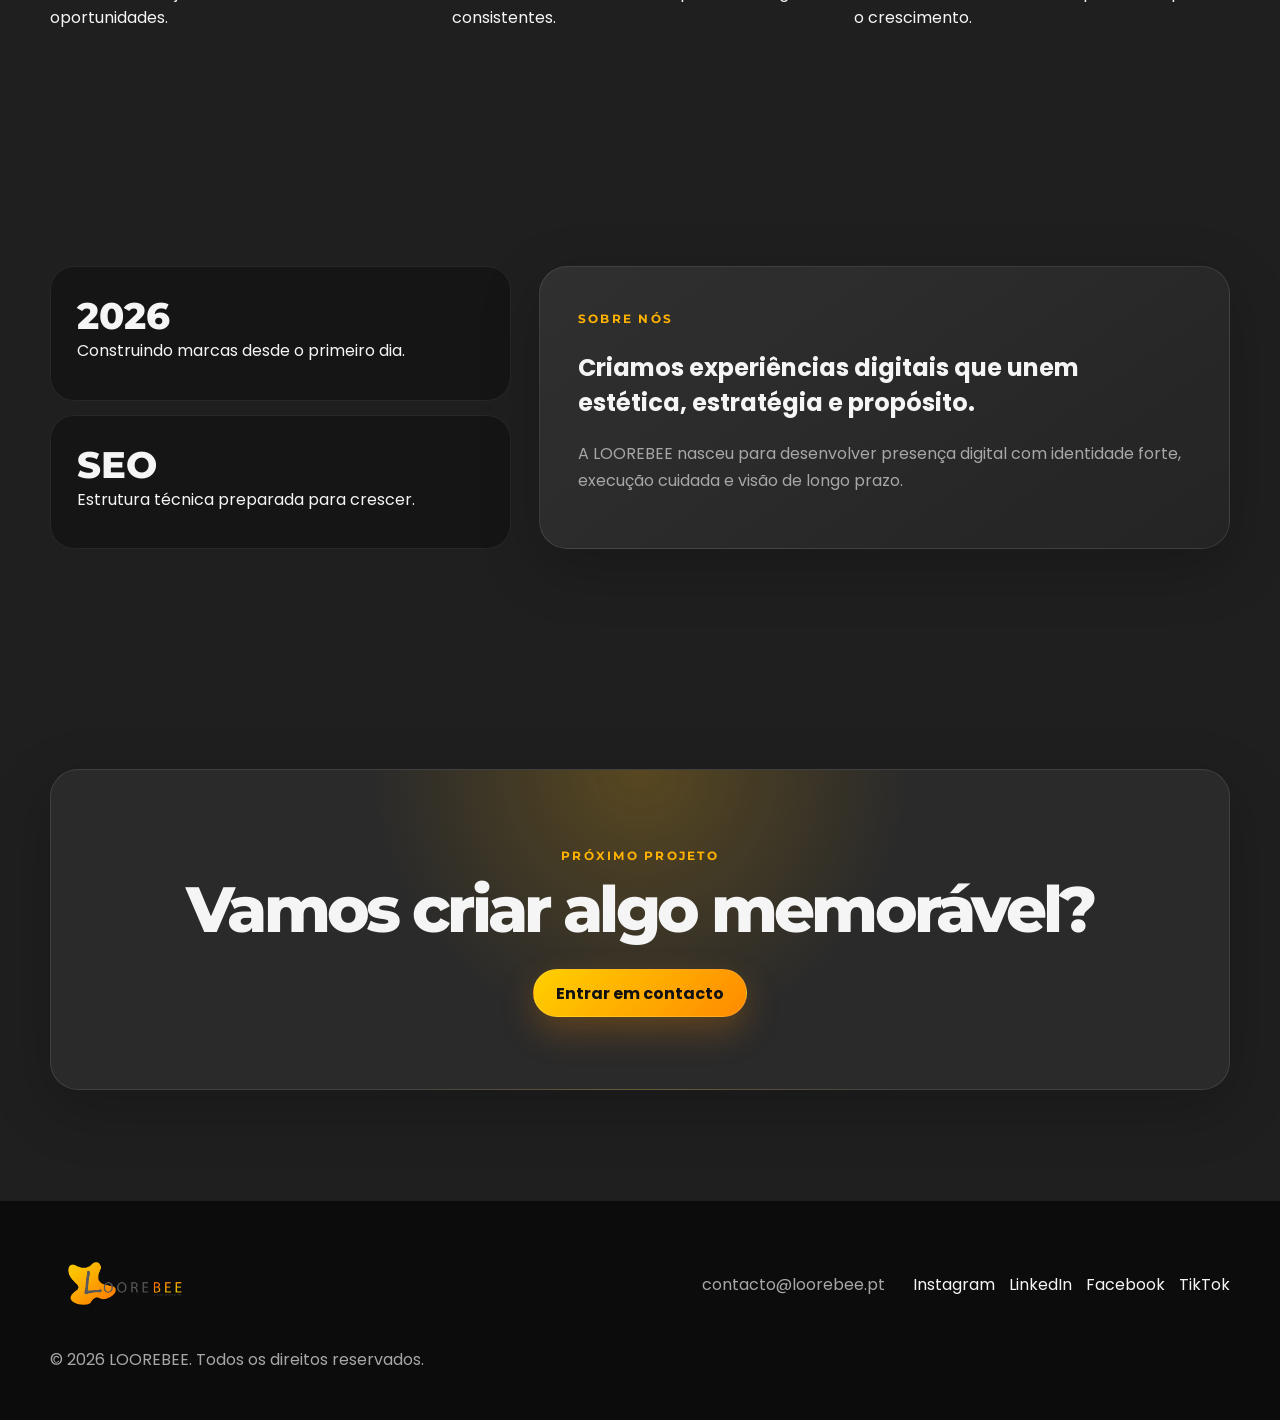
==== commit dbd273de: "Add files via upload" ====
--- a/index.html
+++ b/index.html
@@ -57,10 +57,11 @@
 </a>
 
 <nav class="nav-links" aria-label="Navegação principal">
-<a href="index.html">Home</a>
-<a href="servicos.html">Serviços</a>
-<a href="portfolio.html">Portfólio</a>
-<a href="sobre.html">Sobre</a>
+
+<a href="index.html">Home</a> 
+<a href="servicos.html">Serviços</a> 
+<a href="portfolio.html">Projetos</a> 
+<a href="sobre.html">Sobre</a> 
 <a href="contacto.html">Contacto</a>
 </nav>
 
@@ -253,33 +254,35 @@
 <div class="portfolio-grid">
 
 <article class="project tall reveal">
-
 <h3>Aurora Studio</h3>
-
 <p>
 Branding e website editorial com foco em sofisticação e presença visual.
 </p>
-
-</article>
+</article>
+
 
 <article class="project reveal">
-
 <h3>Northline</h3>
-
 <p>
 Conceito digital para uma consultoria com comunicação clara e premium.
 </p>
-
-</article>
-
-<article class="project reveal">
-
-<h3>Velvet Social</h3>
-
-<p>
-Sistema visual e presença digital para uma marca contemporânea.
-</p>
-
+</article>
+
+
+<article class="project reveal" style="position:relative;overflow:hidden;border-radius:30px;min-height:340px;">
+    <img src="assets/images/imigraeuropa.png" alt="Velvet Social" style="position:absolute;inset:0;width:100%;height:100%;object-fit:cover;">
+    <div style="position:absolute;inset:0;background:linear-gradient(to top, rgba(0,0,0,.85), rgba(0,0,0,.35), rgba(0,0,0,.05));"></div>
+        <div style="position:absolute;left:30px;right:30px;bottom:30px;z-index:10;">
+
+        <h3 style="color:#fff;margin-bottom:10px;">
+            ImigraEuropa
+        </h3>
+
+        <p style="color:#ddd;">
+            Sistema visual e presença digital para uma marca contemporânea.
+        </p>
+
+    </div>
 </article>
 
 </div>
@@ -410,15 +413,12 @@
 
 <div class="container footer-grid">
 
-<a class="brand" href="index.html">
-
-<span class="brand-mark">L</span>
-
-<span>
-LOOREBEE
-<small>Digital Marketing</small>
-</span>
-
+<a class="brand" href="index.html" aria-label="LOOREBEE Digital Marketing">
+    <img src="assets/logo/logo.png" style="height:70px;
+    width:auto;
+    display:block;"
+         alt="LOOREBEE Digital Marketing"
+         class="logo">
 </a>
 
 <div>
@@ -427,12 +427,20 @@
 
 <div class="social">
 
-<a href="#" aria-label="Instagram">
+<a href="https://www.instagram.com/loorebeee.marketing?igsh=MTR1ZmtobzZkazhkaA%3D%3D&utm_source=qr" aria-label="Instagram">
 Instagram
 </a>
 
 <a href="#" aria-label="LinkedIn">
 LinkedIn
+</a>
+
+<a href="#" aria-label="LinkedIn">
+Facebook
+</a>
+
+<a href="#" aria-label="LinkedIn">
+TikTok
 </a>
 
 </div>
--- a/css/style.css
+++ b/css/style.css
@@ -1 +1,373 @@
-:root{--gold:#ffb300;--grad:linear-gradient(135deg,#ffd000 0%,#ff8a00 100%);--text:#f5f5f5;--muted:#a7a7a7;--secondary:#595959;--bg:#1f1f1f;--alt:#111;--line:#3a3a3a;--glass:rgba(255,255,255,.07);--shadow:0 24px 80px rgba(0,0,0,.38);--radius:28px;--max:1180px}*{box-sizing:border-box}html{scroll-behavior:smooth}body{margin:0;font-family:Poppins,system-ui,sans-serif;background:var(--bg);color:var(--text);overflow-x:hidden}body::before{content:"";position:fixed;inset:0;background:radial-gradient(circle at 20% 5%,rgba(255,179,0,.18),transparent 34%),radial-gradient(circle at 90% 20%,rgba(255,138,0,.11),transparent 30%),linear-gradient(180deg,#1f1f1f,#111 62%);z-index:-3}a{color:inherit;text-decoration:none}img{max-width:100%;display:block}.container{width:min(100% - 40px,var(--max));margin-inline:auto}.section{padding:110px 0;position:relative}.eyebrow{color:var(--gold);font:700 .78rem Montserrat,sans-serif;letter-spacing:.18em;text-transform:uppercase}.gradient-text{background:var(--grad);-webkit-background-clip:text;background-clip:text;color:transparent}.nav{position:fixed;top:0;left:0;width:100%;z-index:50;padding:18px 0;transition:.35s}.nav.is-scrolled{padding:10px 0;background:rgba(17,17,17,.74);backdrop-filter:blur(18px);border-bottom:1px solid rgba(255,255,255,.08)}.nav-inner{display:flex;align-items:center;justify-content:space-between;gap:24px}.brand{display:flex;align-items:center;gap:12px;font-family:Montserrat,sans-serif;font-weight:800;letter-spacing:.03em}.brand-mark{width:42px;height:42px;border-radius:14px;background:var(--grad);display:grid;place-items:center;color:#111;font-weight:900}.brand small{display:block;color:var(--muted);font:500 .68rem Poppins,sans-serif;letter-spacing:.16em;text-transform:uppercase}.nav-links{display:flex;gap:26px;align-items:center;color:#d8d8d8;font-size:.92rem}.nav-links a{position:relative}.nav-links a::after{content:"";position:absolute;left:0;bottom:-8px;width:0;height:2px;background:var(--grad);transition:.3s}.nav-links a:hover::after,.nav-links a.active::after{width:100%}.menu-toggle{display:none;background:none;border:0;color:var(--text);font-size:1.6rem}.btn{display:inline-flex;align-items:center;justify-content:center;gap:10px;min-height:48px;padding:0 22px;border-radius:999px;border:1px solid rgba(255,255,255,.12);font-weight:700;transition:.3s;cursor:pointer}.btn-primary{background:var(--grad);color:#111;box-shadow:0 14px 34px rgba(255,138,0,.25)}.btn-primary:hover{transform:translateY(-3px);box-shadow:0 20px 44px rgba(255,138,0,.32)}.btn-ghost{background:rgba(255,255,255,.05);backdrop-filter:blur(12px)}.btn-ghost:hover{border-color:rgba(255,179,0,.55);color:var(--gold);transform:translateY(-3px)}.hero{min-height:100svh;display:grid;align-items:center;padding:140px 0 90px;overflow:hidden}.hero-grid{display:grid;grid-template-columns:1.08fr .92fr;gap:60px;align-items:center}.hero h1{font:800 clamp(3.1rem,7vw,7.5rem)/.92 Montserrat,sans-serif;margin:20px 0 24px;letter-spacing:-.07em}.hero-sub{font-size:clamp(1.25rem,2.3vw,2.1rem);color:#d0d0d0;margin:0 0 32px}.hero-actions{display:flex;gap:14px;flex-wrap:wrap}.hero-card{position:relative;min-height:520px;border:1px solid rgba(255,255,255,.12);border-radius:42px;background:linear-gradient(145deg,rgba(255,255,255,.1),rgba(255,255,255,.03));box-shadow:var(--shadow);backdrop-filter:blur(18px);overflow:hidden}.orb{position:absolute;border-radius:999px;filter:blur(2px);background:var(--grad);opacity:.88}.orb.one{width:260px;height:260px;right:46px;top:48px}.orb.two{width:150px;height:150px;left:42px;bottom:70px;opacity:.55}.panel{position:absolute;inset:auto 34px 34px 34px;padding:28px;border-radius:26px;background:rgba(17,17,17,.62);border:1px solid rgba(255,255,255,.12);backdrop-filter:blur(18px)}.metric{display:flex;justify-content:space-between;padding:15px 0;border-bottom:1px solid rgba(255,255,255,.08)}.metric:last-child{border-bottom:0}.metric strong{font-size:1.65rem}.section-head{display:flex;justify-content:space-between;gap:30px;align-items:end;margin-bottom:42px}.section-head h2{font:800 clamp(2rem,4vw,4.1rem)/1 Montserrat,sans-serif;margin:.4rem 0 0;letter-spacing:-.05em}.section-head p{max-width:460px;color:var(--muted)}.cards{display:grid;grid-template-columns:repeat(4,1fr);gap:18px}.card,.project,.about-box,.cta-box{border:1px solid rgba(255,255,255,.1);background:linear-gradient(145deg,rgba(255,255,255,.08),rgba(255,255,255,.025));border-radius:var(--radius);box-shadow:0 18px 60px rgba(0,0,0,.22)}.card{padding:28px;min-height:255px;transition:.35s}.card:hover{transform:translateY(-8px);border-color:rgba(255,179,0,.45);background:linear-gradient(145deg,rgba(255,179,0,.14),rgba(255,255,255,.035))}.icon{width:54px;height:54px;border-radius:18px;background:rgba(255,179,0,.12);display:grid;place-items:center;margin-bottom:34px}.card h3,.project h3{font-family:Montserrat,sans-serif}.card p,.project p,.about-box p{color:var(--muted);line-height:1.7}.portfolio-grid{display:grid;grid-template-columns:1.2fr .8fr;gap:20px}.project{position:relative;min-height:360px;padding:32px;overflow:hidden;display:flex;flex-direction:column;justify-content:end}.project::before{content:"";position:absolute;inset:0;background:radial-gradient(circle at 70% 20%,rgba(255,179,0,.34),transparent 32%),linear-gradient(145deg,rgba(255,255,255,.08),rgba(255,255,255,.02));transition:.35s}.project>*{position:relative}.project:hover::before{transform:scale(1.08)}.project.tall{grid-row:span 2;min-height:740px}.process{display:grid;grid-template-columns:repeat(3,1fr);gap:26px;counter-reset:step}.step{position:relative;padding-top:34px}.step::before{counter-increment:step;content:"0" counter(step);display:block;font:800 4rem Montserrat,sans-serif;color:transparent;-webkit-text-stroke:1px rgba(255,179,0,.55)}.step::after{content:"";position:absolute;top:72px;left:110px;width:calc(100% - 80px);height:1px;background:linear-gradient(90deg,#ffb300,transparent)}.step:last-child::after{display:none}.about-grid{display:grid;grid-template-columns:.8fr 1.2fr;gap:28px;align-items:stretch}.about-box{padding:38px}.about-stat{display:grid;gap:14px}.stat{padding:26px;border-radius:24px;background:#151515;border:1px solid rgba(255,255,255,.08)}.stat strong{display:block;font:800 2.3rem Montserrat,sans-serif}.cta-box{text-align:center;padding:72px 24px;background:radial-gradient(circle at 50% 0,rgba(255,179,0,.22),transparent 40%),rgba(255,255,255,.05)}.cta-box h2{font:800 clamp(2.4rem,5vw,5rem)/1 Montserrat,sans-serif;margin:10px 0 28px;letter-spacing:-.06em}.footer{padding:48px 0;background:#0c0c0c;border-top:1px solid rgba(255,255,255,.08)}.footer-grid{display:grid;grid-template-columns:1fr auto auto;gap:28px;align-items:center;color:var(--muted)}.social{display:flex;gap:14px}.social a{color:#f5f5f5}.page-hero{padding:170px 0 70px}.page-hero h1{font:800 clamp(2.8rem,6vw,6.2rem)/.95 Montserrat,sans-serif;letter-spacing:-.06em;margin:14px 0}.content-grid{display:grid;grid-template-columns:repeat(2,1fr);gap:22px}.contact-form{display:grid;gap:14px}.field{width:100%;padding:17px 18px;border-radius:18px;border:1px solid rgba(255,255,255,.12);background:rgba(255,255,255,.06);color:var(--text);font:inherit}.field:focus{outline:1px solid var(--gold)}textarea.field{min-height:150px;resize:vertical}
+:root{
+    --gold:#ffb300;
+    --grad:linear-gradient(135deg,#ffd000 0%,#ff8a00 100%);
+    --text:#f5f5f5;
+    --muted:#a7a7a7;
+    --secondary:#595959;
+    --bg:#1f1f1f;
+    --alt:#111;
+    --line:#3a3a3a;
+    --glass:rgba(255,255,255,.07);
+    --shadow:0 24px 80px rgba(0,0,0,.38);
+    --radius:28px;
+    --max:1180px}*{box-sizing:border-box}
+html{
+    scroll-behavior:smooth}
+body{
+    margin:0;
+    font-family:Poppins,system-ui,sans-serif;
+    background:var(--bg);
+    color:var(--text);
+    overflow-x:hidden}
+body::before{
+    content:"";
+    position:fixed;
+    inset:0;
+    background:radial-gradient(circle at 20% 5%,rgba(255,179,0,.18),transparent 34%),radial-gradient(circle at 90% 20%,rgba(255,138,0,.11),transparent 30%),linear-gradient(180deg,#1f1f1f,#111 62%);
+    z-index:-3}
+a{
+    color:inherit;
+    text-decoration:none}
+img{
+    max-width:100%;
+    display:block}
+.container{
+    width:min(100% - 40px,var(--max));
+    margin-inline:auto}
+.section{
+    padding:110px 0;
+    position:relative}
+.eyebrow{
+    color:var(--gold);
+    font:700 .78rem Montserrat,sans-serif;
+    letter-spacing:.18em;
+    text-transform:uppercase}
+.gradient-text{
+    background:var(--grad);
+    -webkit-background-clip:text;
+    background-clip:text;color:transparent}
+.nav{
+    position:fixed;
+    top:0;
+    left:0;
+    width:100%;
+    z-index:50;
+    padding:18px 0;
+    transition:.35s}
+.nav.is-scrolled{
+    padding:10px 0;
+    background:rgba(17,17,17,.74);
+    backdrop-filter:blur(18px);
+    border-bottom:1px solid rgba(255,255,255,.08)}
+.nav-inner{
+    display:flex;
+    align-items:center;
+    justify-content:space-between;
+    gap:24px}
+.brand{display:flex;
+    align-items:center;
+    gap:12px;
+    font-family:Montserrat,sans-serif;
+    font-weight:800;
+    letter-spacing:.03em}
+.brand-mark{
+    width:42px;
+    height:42px;
+    border-radius:14px;
+    background:var(--grad);
+    display:grid;
+    place-items:center;
+    color:#111;
+    font-weight:900}
+.brand small{
+    display:block;
+    color:var(--muted);
+    font:500 .68rem Poppins,sans-serif;
+    letter-spacing:.16em;
+    text-transform:uppercase}
+.logo{
+    height:120px;
+    width:auto;
+    display:block;
+}
+
+.nav-links{
+    display:flex;
+    gap:26px;
+    align-items:center;
+    color:#d8d8d8;
+    font-size:.92rem}
+.nav-links a{
+    position:relative}
+.nav-links a::after{
+    content:"";
+    position:absolute;
+    left:0;
+    bottom:-8px;
+    width:0;
+    height:2px;
+    background:var(--grad);
+    transition:.3s}
+.nav-links a:hover::after,
+.nav-links a.active::after{
+    width:100%}
+.menu-toggle{
+    display:none;
+    background:none;
+    border:0;
+    color:var(--text);
+    font-size:1.6rem}
+.btn{
+    display:inline-flex;
+    align-items:center;
+    justify-content:center;
+    gap:10px;
+    min-height:48px;
+    padding:0 22px;
+    border-radius:999px;
+    border:1px solid rgba(255,255,255,.12);
+    font-weight:700;
+    transition:.3s;
+    cursor:pointer}
+.btn-primary{
+    background:var(--grad);
+    color:#111;
+    box-shadow:0 14px 34px rgba(255,138,0,.25)}
+.btn-primary:hover{
+    transform:translateY(-3px);
+    box-shadow:0 20px 44px rgba(255,138,0,.32)}
+.btn-ghost{
+    background:rgba(255,255,255,.05);
+    backdrop-filter:blur(12px)}
+.btn-ghost:hover{
+    border-color:rgba(255,179,0,.55);
+    color:var(--gold);
+    transform:translateY(-3px)}
+.hero{
+    min-height:100svh;
+    display:grid;
+    align-items:center;
+    padding:140px 0 90px;
+    overflow:hidden}
+.hero-grid{
+    display:grid;
+    grid-template-columns:1.08fr .92fr;
+    gap:60px;
+    align-items:center}
+.hero h1{
+    font:800 clamp(3.1rem,7vw,7.5rem)/.92 Montserrat,sans-serif;
+    margin:20px 0 24px;
+    letter-spacing:-.07em}
+.hero-sub{
+    font-size:clamp(1.25rem,2.3vw,2.1rem);
+    color:#d0d0d0;
+    margin:0 0 32px}
+.hero-actions{
+    display:flex;
+    gap:14px;
+    flex-wrap:wrap}
+.hero-card{
+    position:relative;
+    min-height:520px;
+    border:1px solid rgba(255,255,255,.12);
+    border-radius:42px;
+    background:linear-gradient(145deg,rgba(255,255,255,.1),rgba(255,255,255,.03));
+    box-shadow:var(--shadow);
+    backdrop-filter:blur(18px);
+    overflow:hidden}
+.orb{
+    position:absolute;
+    border-radius:999px;
+    filter:blur(2px);
+    background:var(--grad);
+    opacity:.88}
+.orb.one{
+    width:260px;
+    height:260px;
+    right:46px;
+    top:48px}
+.orb.two{
+    width:150px;
+    height:150px;
+    left:42px;
+    bottom:70px;
+    opacity:.55}
+.panel{
+    position:absolute;
+    inset:auto 34px 34px 34px;
+    padding:28px;
+    border-radius:26px;
+    background:rgba(17,17,17,.62);
+    border:1px solid rgba(255,255,255,.12);
+    backdrop-filter:blur(18px)}
+.metric{
+    display:flex;
+    justify-content:space-between;
+    padding:15px 0;
+    border-bottom:1px solid rgba(255,255,255,.08)}
+.metric:last-child{
+    border-bottom:0}
+.metric strong{
+    font-size:1.65rem}
+.section-head{
+    display:flex;
+    justify-content:space-between;
+    gap:30px;
+    align-items:end;
+    margin-bottom:42px}
+.section-head h2{
+    font:800 clamp(2rem,4vw,4.1rem)/1 Montserrat,sans-serif;
+    margin:.4rem 0 0;
+    letter-spacing:-.05em}
+.section-head p{
+    max-width:460px;
+    color:var(--muted)}
+.cards{
+    display:grid;
+    grid-template-columns:repeat(4,1fr);
+    gap:18px}
+.card,.project,.about-box,.cta-box{
+    border:1px solid rgba(255,255,255,.1);
+    background:linear-gradient(145deg,rgba(255,255,255,.08),rgba(255,255,255,.025));
+    border-radius:var(--radius);
+    box-shadow:0 18px 60px rgba(0,0,0,.22)}
+.card{
+    padding:28px;
+    min-height:255px;
+    transition:.35s}
+.card:hover{
+    transform:translateY(-8px);
+    border-color:rgba(255,179,0,.45);
+    background:linear-gradient(145deg,rgba(255,179,0,.14),rgba(255,255,255,.035))}
+.icon{
+    width:54px;
+    height:54px;
+    border-radius:18px;
+    background:rgba(255,179,0,.12);
+    display:grid;
+    place-items:center;
+    margin-bottom:34px}
+.card h3,.project h3{
+    font-family:Montserrat,sans-serif}
+.card p,.project p,.about-box p{
+    color:var(--muted);
+    line-height:1.7}
+.portfolio-grid{
+    display:grid;
+    grid-template-columns:1.2fr .8fr;
+    gap:20px}
+.project{
+    position:relative;
+    min-height:360px;
+    padding:32px;
+    overflow:hidden;
+    display:flex;
+    flex-direction:column;
+    justify-content:end}
+.project::before{
+    content:"";
+    position:absolute;
+    inset:0;
+    background:radial-gradient(
+        circle at 70% 20%,rgba(255,179,0,.34),
+        transparent 32%),linear-gradient(145deg,rgba(255,255,255,.08),rgba(255,255,255,.02));
+        transition:.35s}
+.project>*{
+    position:relative}
+.project:hover::before{
+    transform:scale(1.08)}
+.project.tall{
+    grid-row:span 2;
+    min-height:740px}
+.process{
+    display:grid;
+    grid-template-columns:repeat(3,1fr);
+    gap:26px;
+    counter-reset:step}
+.step{
+    position:relative;
+    padding-top:34px}
+.step::before{
+    counter-increment:step;
+    content:"0" counter(step);
+    display:block;
+    font:800 4rem Montserrat,sans-serif;
+    color:transparent;
+    -webkit-text-stroke:1px rgba(255,179,0,.55)}
+.step::after{
+    content:"";
+    position:absolute;
+    top:72px;
+    left:110px;
+    width:calc(100% - 80px);
+    height:1px;
+    background:linear-gradient(90deg,#ffb300,transparent)}
+.step:last-child::after{
+    display:none}
+.about-grid{
+    display:grid;
+    grid-template-columns:.8fr 1.2fr;
+    gap:28px;
+    align-items:stretch}
+.about-box{
+    padding:38px}
+.about-stat{
+    display:grid;
+    gap:14px}
+.stat{
+    padding:26px;
+    border-radius:24px;
+    background:#151515;
+    border:1px solid rgba(255,255,255,.08)}
+.stat strong{
+    display:block;
+    font:800 2.3rem Montserrat,sans-serif}
+.cta-box{
+    text-align:center;
+    padding:72px 24px;
+    background:radial-gradient(circle at 50% 0,rgba(255,179,0,.22),transparent 40%),rgba(255,255,255,.05)}
+.cta-box h2{
+    font:800 clamp(2.4rem,5vw,5rem)/1 Montserrat,sans-serif;
+    margin:10px 0 28px;
+    letter-spacing:-.06em}
+.footer{
+    padding:48px 0;
+    background:#0c0c0c;
+    border-top:1px solid rgba(255,255,255,.08)}
+.footer-grid{
+    display:grid;
+    grid-template-columns:1fr auto auto;
+    gap:28px;
+    align-items:center;
+    color:var(--muted)}
+.social{
+    display:flex;
+    gap:14px}
+.social a{
+    color:#f5f5f5}
+.page-hero{
+    padding:170px 0 70px}
+.page-hero h1{
+    font:800 clamp(2.8rem,6vw,6.2rem)/.95 Montserrat,sans-serif;
+    letter-spacing:-.06em;
+    margin:14px 0}
+.content-grid{
+    display:grid;
+    grid-template-columns:repeat(2,1fr);
+    gap:22px}
+.contact-form{
+    display:grid;
+    gap:14px}
+.field{
+    width:100%;
+    padding:17px 18px;
+    border-radius:18px;
+    border:1px solid rgba(255,255,255,.12);
+    background:rgba(255,255,255,.06);
+    color:var(--text);
+    font:inherit}
+.field:focus{
+    outline:1px solid var(--gold)}
+textarea.field{
+    min-height:150px;
+    resize:vertical}
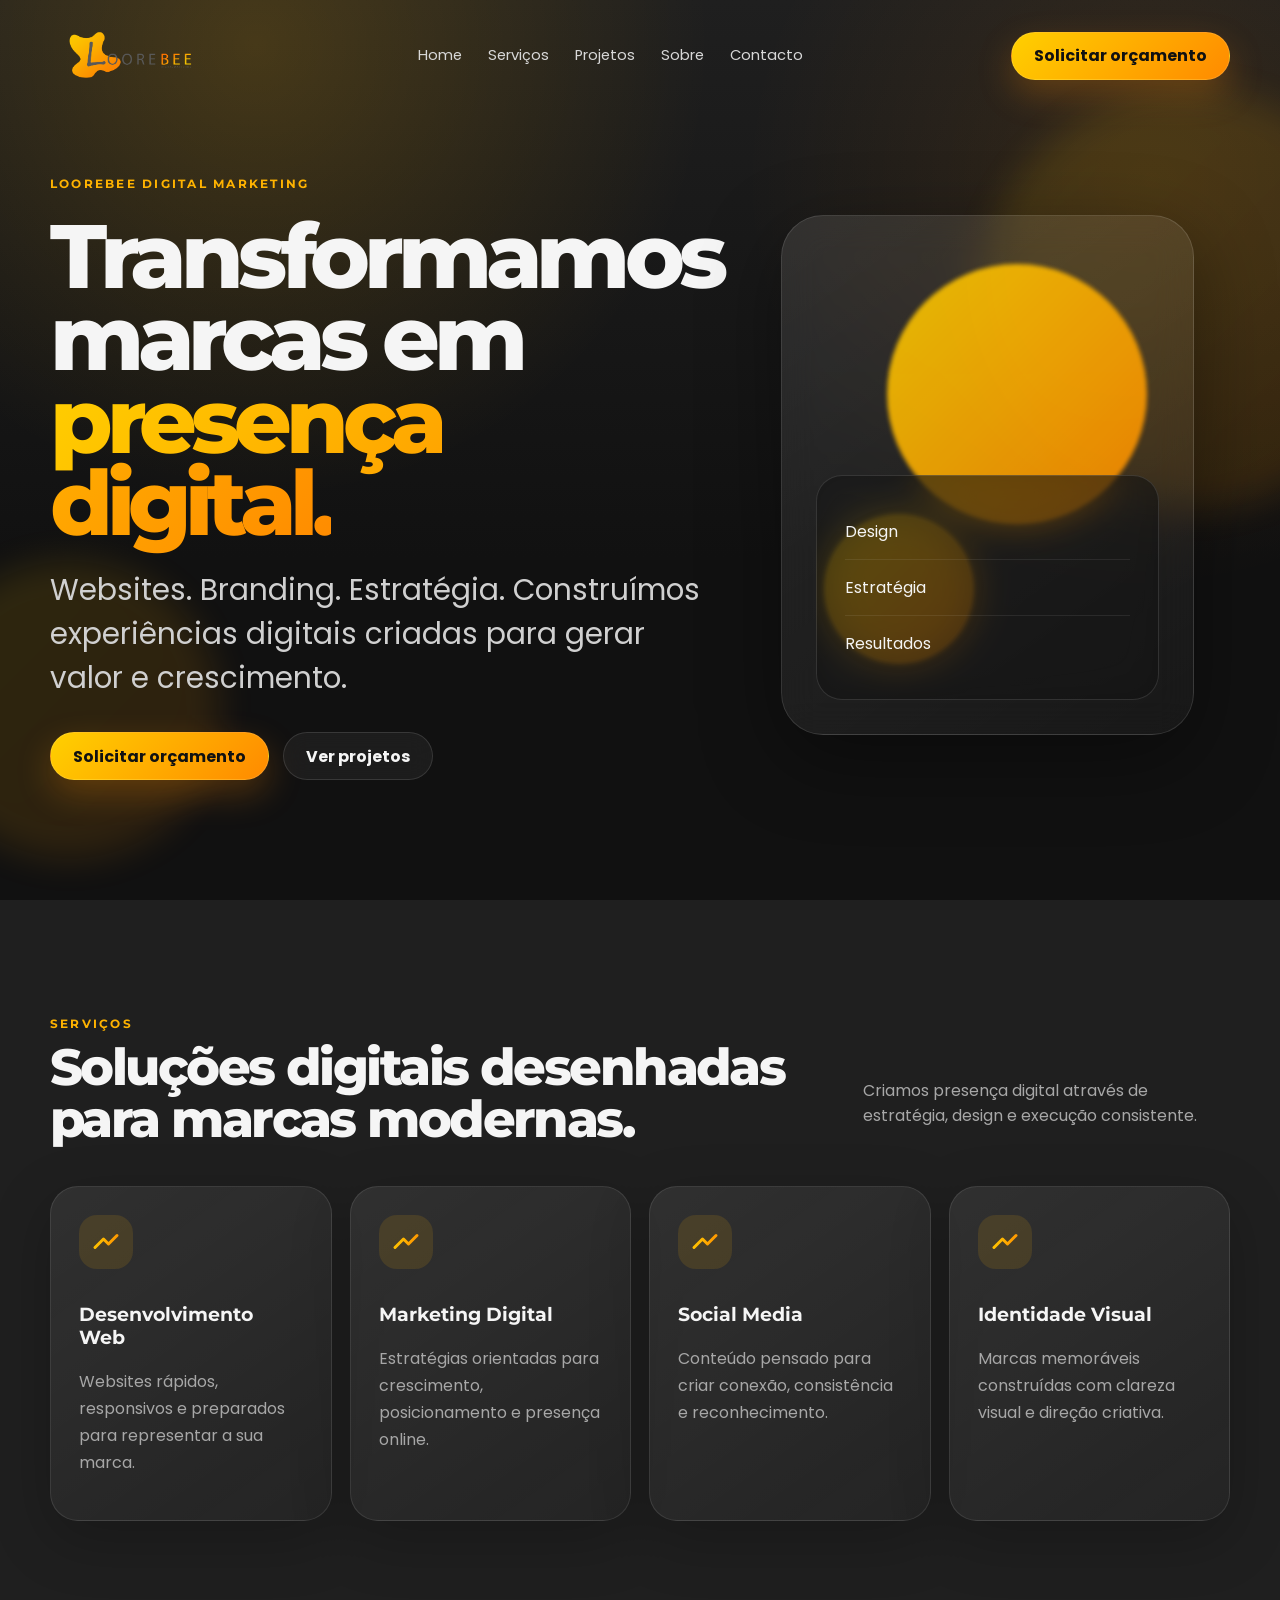
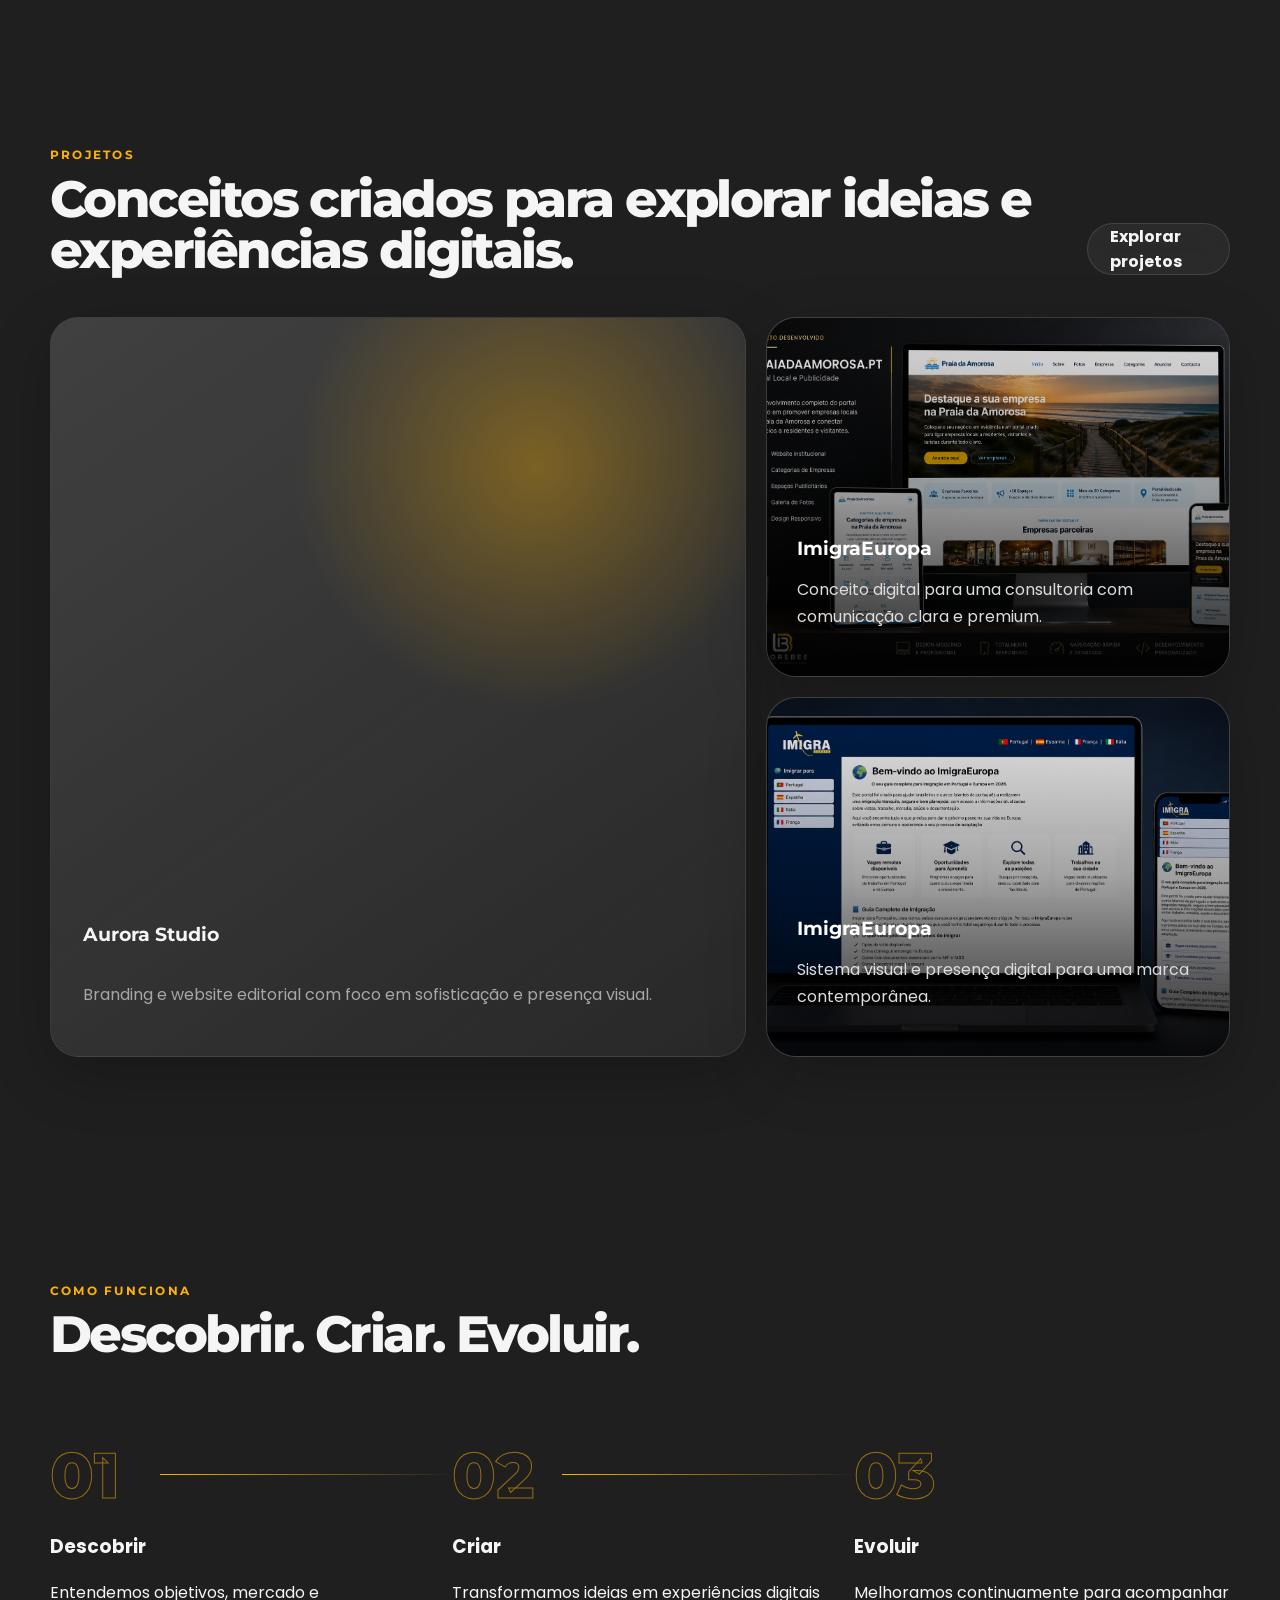
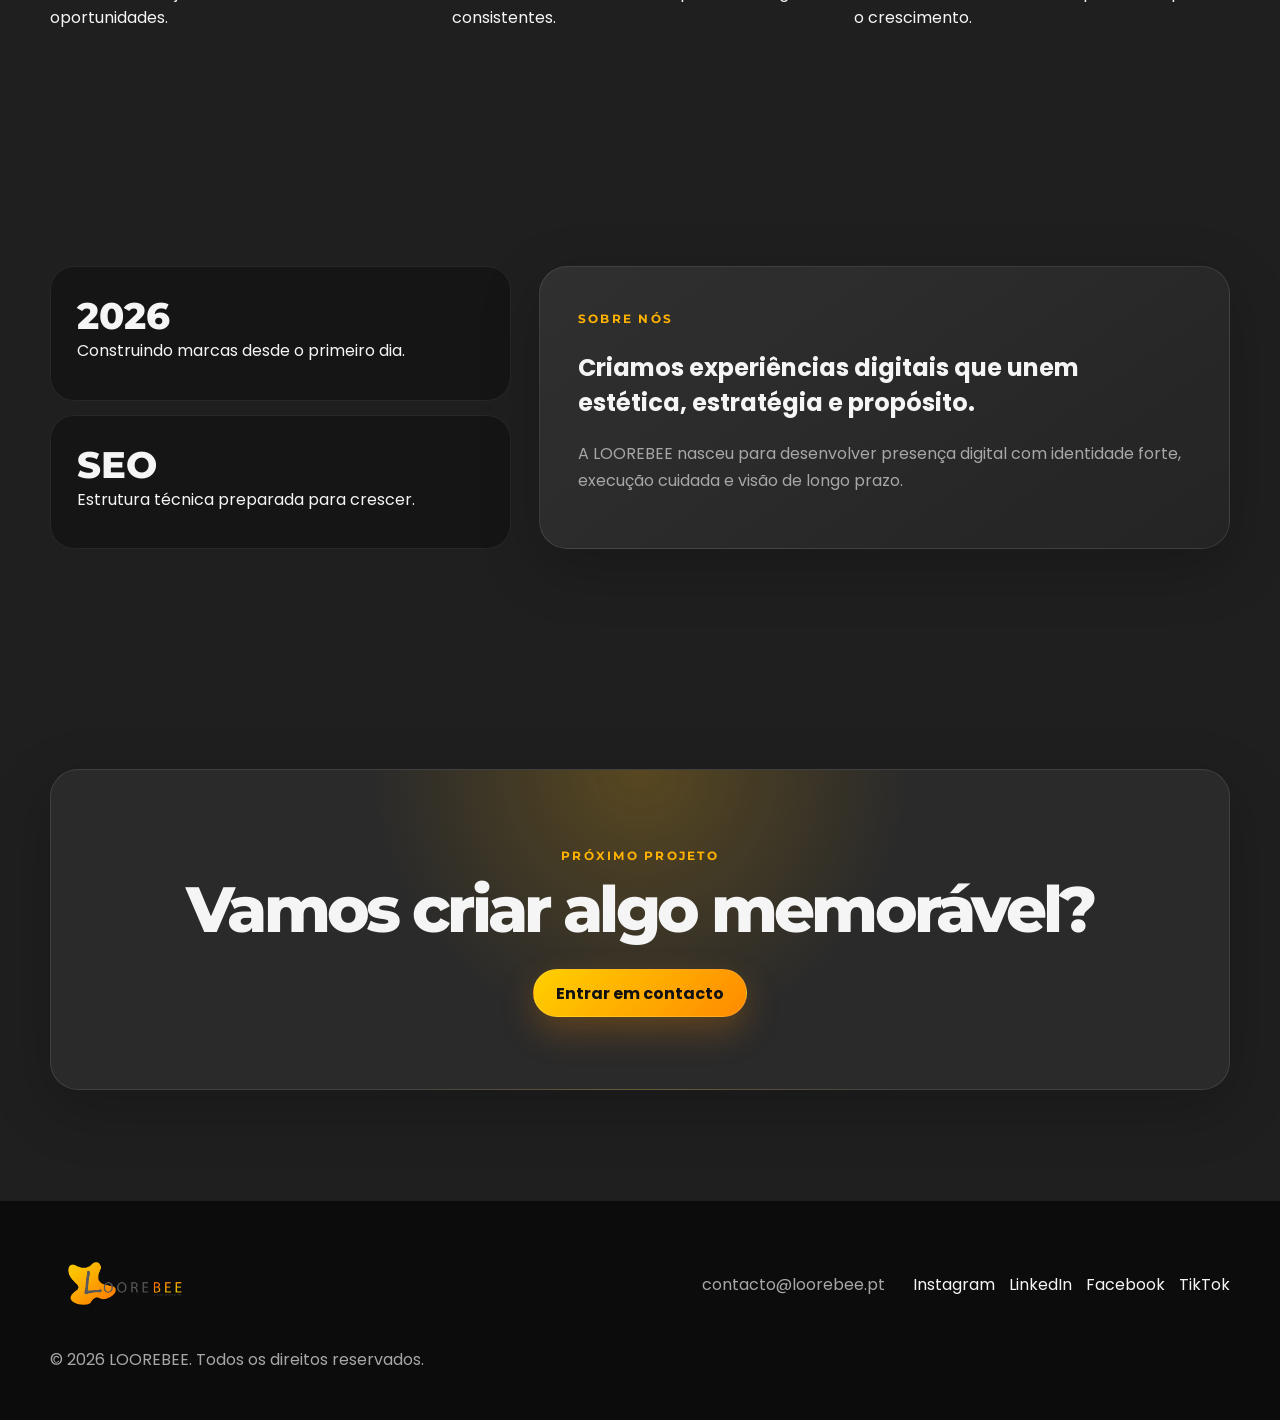
==== commit a7fb2bb6: "Update index.html" ====
--- a/index.html
+++ b/index.html
@@ -261,12 +261,23 @@
 </article>
 
 
-<article class="project reveal">
-<h3>Northline</h3>
-<p>
-Conceito digital para uma consultoria com comunicação clara e premium.
-</p>
-</article>
+<article class="project reveal" style="position:relative;overflow:hidden;border-radius:30px;min-height:340px;">
+    <img src="assets/images/praiadaamorosa.png" alt="Velvet Social" style="position:absolute;inset:0;width:100%;height:100%;object-fit:cover;">
+    <div style="position:absolute;inset:0;background:linear-gradient(to top, rgba(0,0,0,.85), rgba(0,0,0,.35), rgba(0,0,0,.05));"></div>
+        <div style="position:absolute;left:30px;right:30px;bottom:30px;z-index:10;">
+
+        <h3 style="color:#fff;margin-bottom:10px;">
+            ImigraEuropa
+        </h3>
+
+        <p style="color:#ddd;">
+            Conceito digital para uma consultoria com comunicação clara e premium.
+        </p>
+
+    </div>
+</article>
+
+    
 
 
 <article class="project reveal" style="position:relative;overflow:hidden;border-radius:30px;min-height:340px;">
--- a/css/style.css
+++ b/css/style.css
@@ -86,7 +86,7 @@
     letter-spacing:.16em;
     text-transform:uppercase}
 .logo{
-    height:120px;
+    height:75px;
     width:auto;
     display:block;
 }
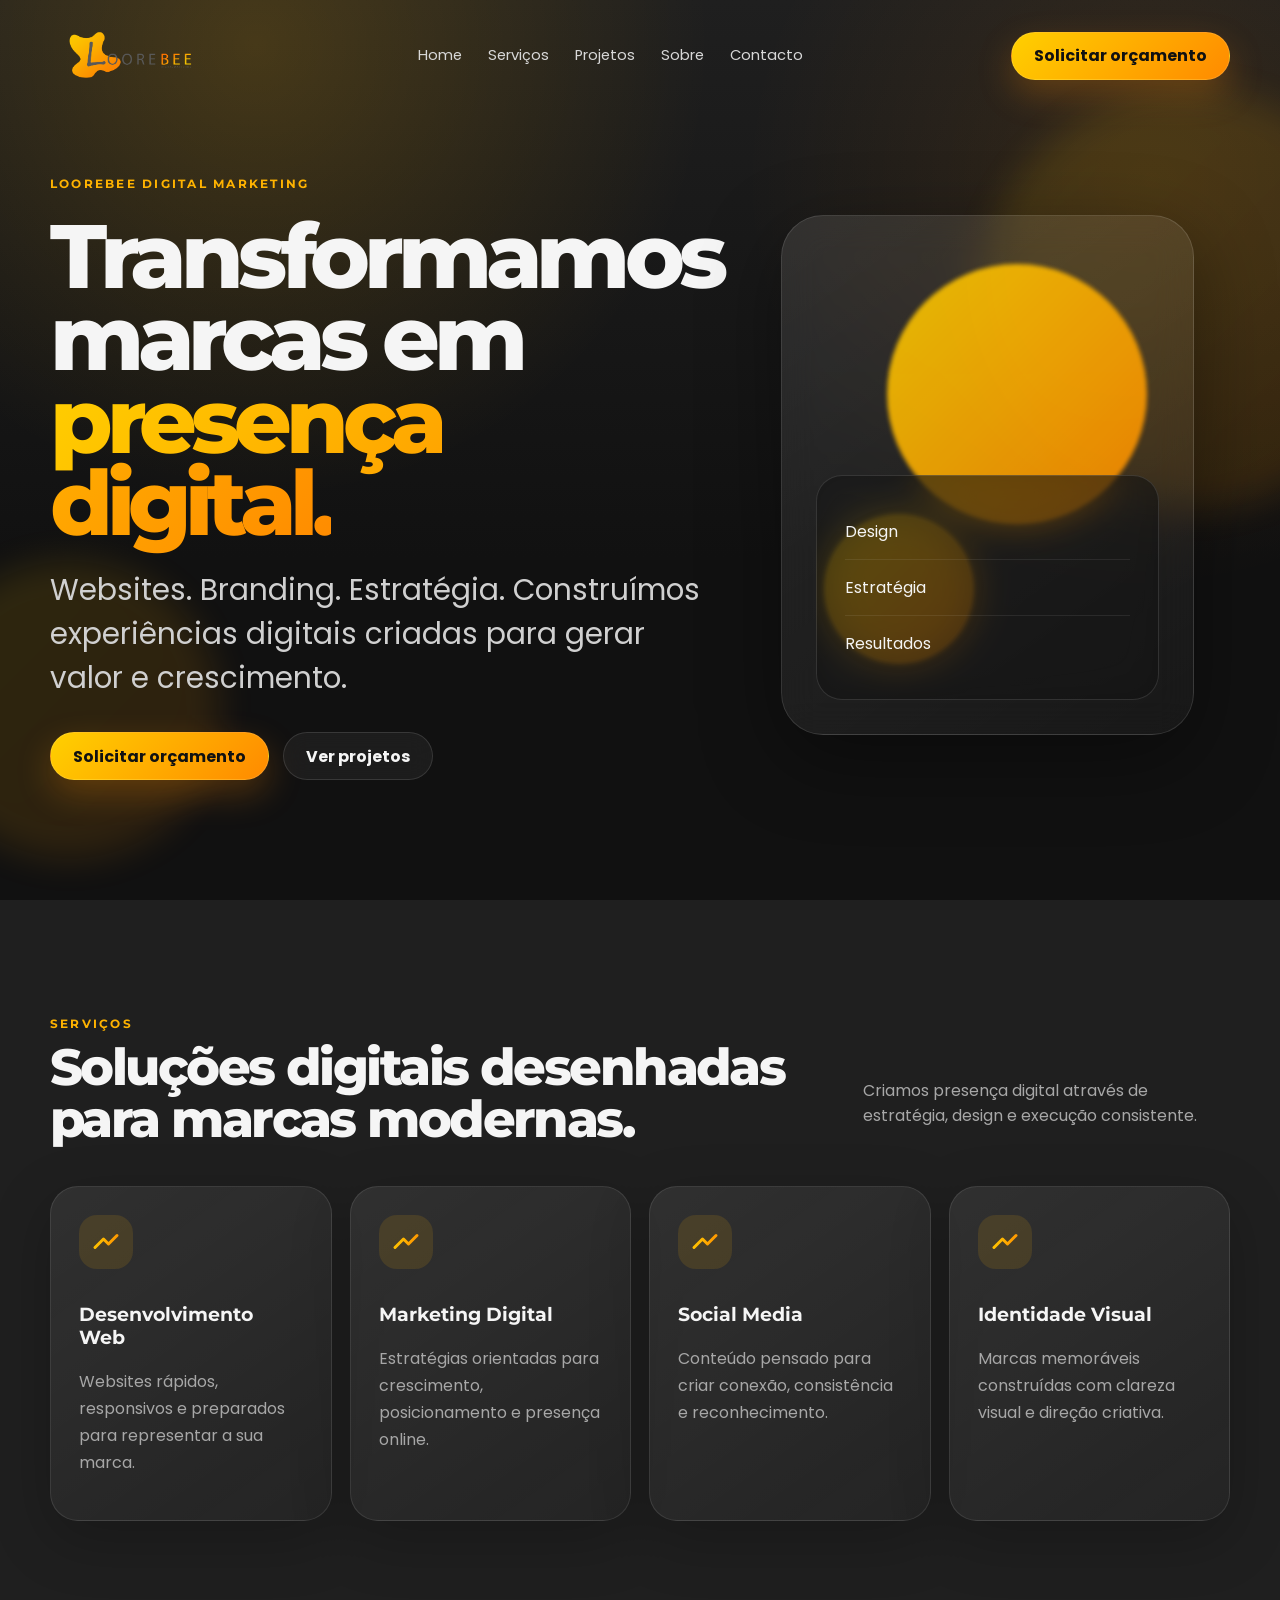
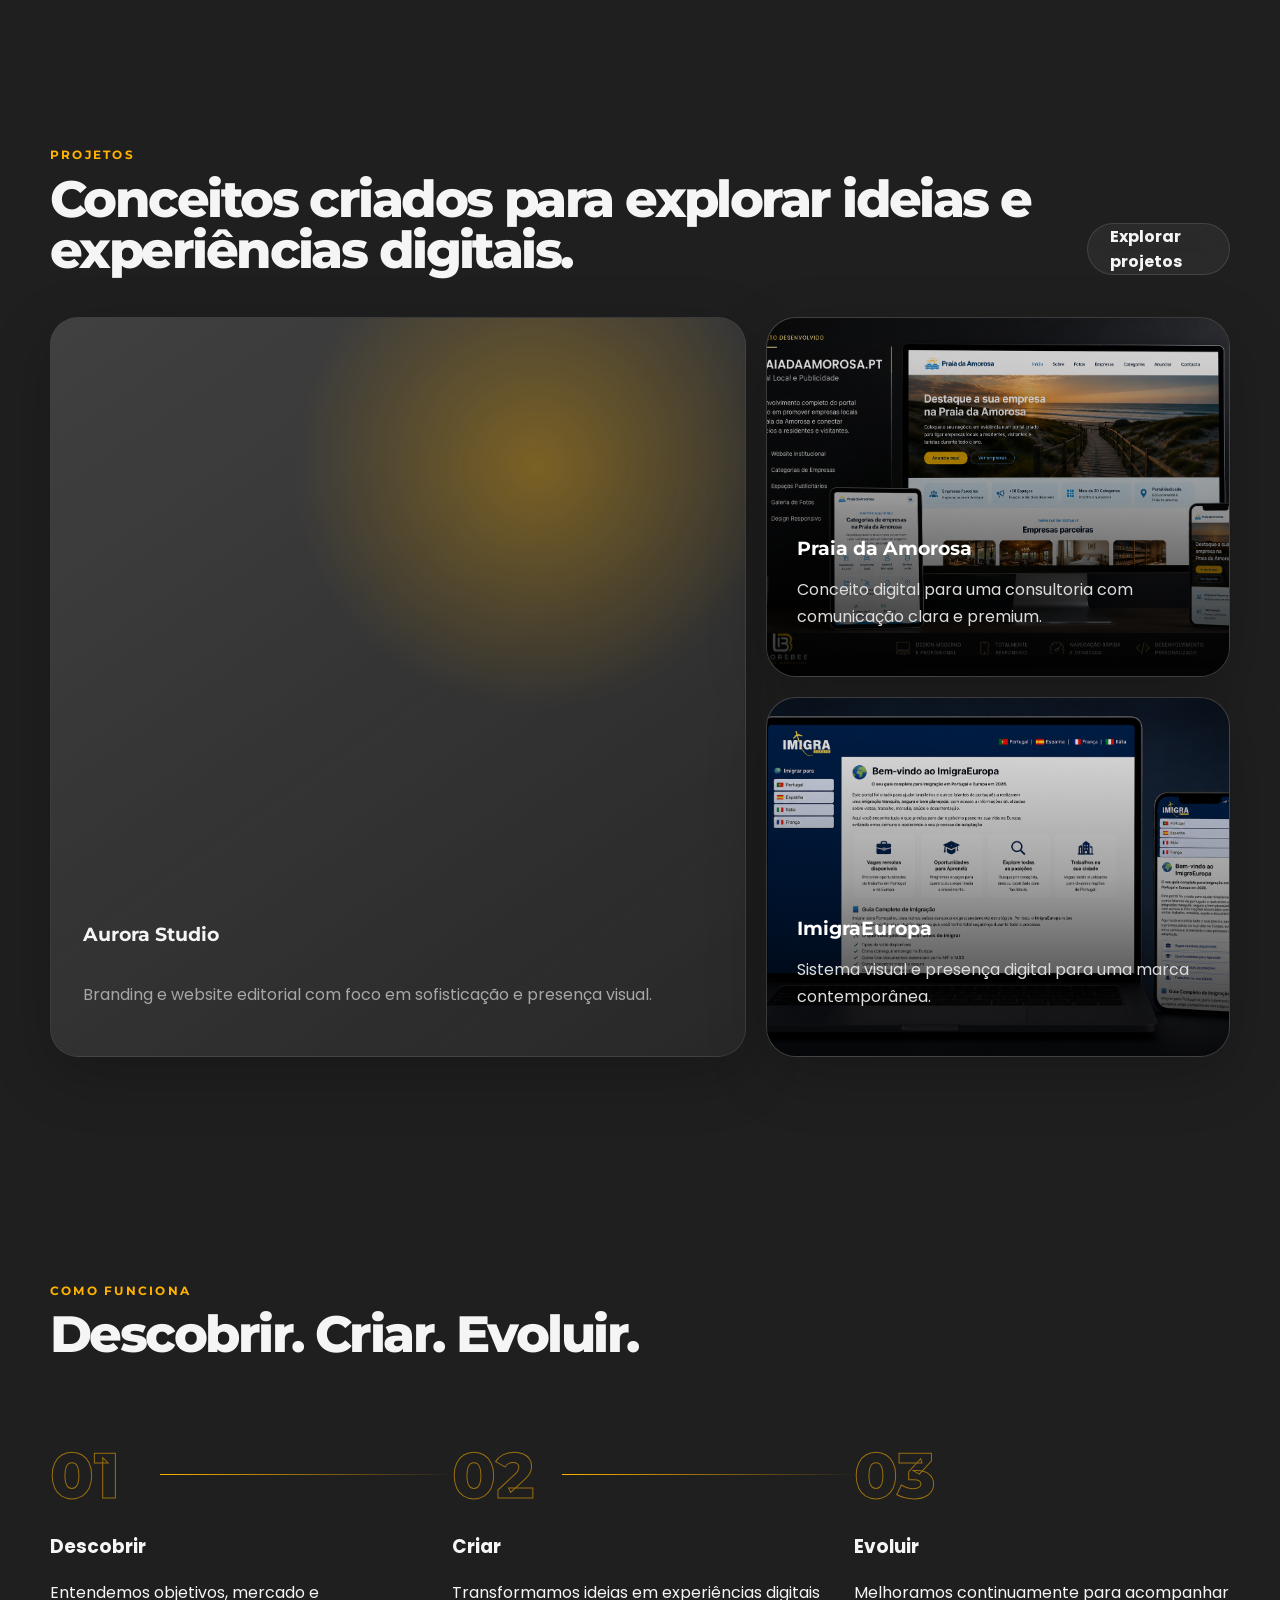
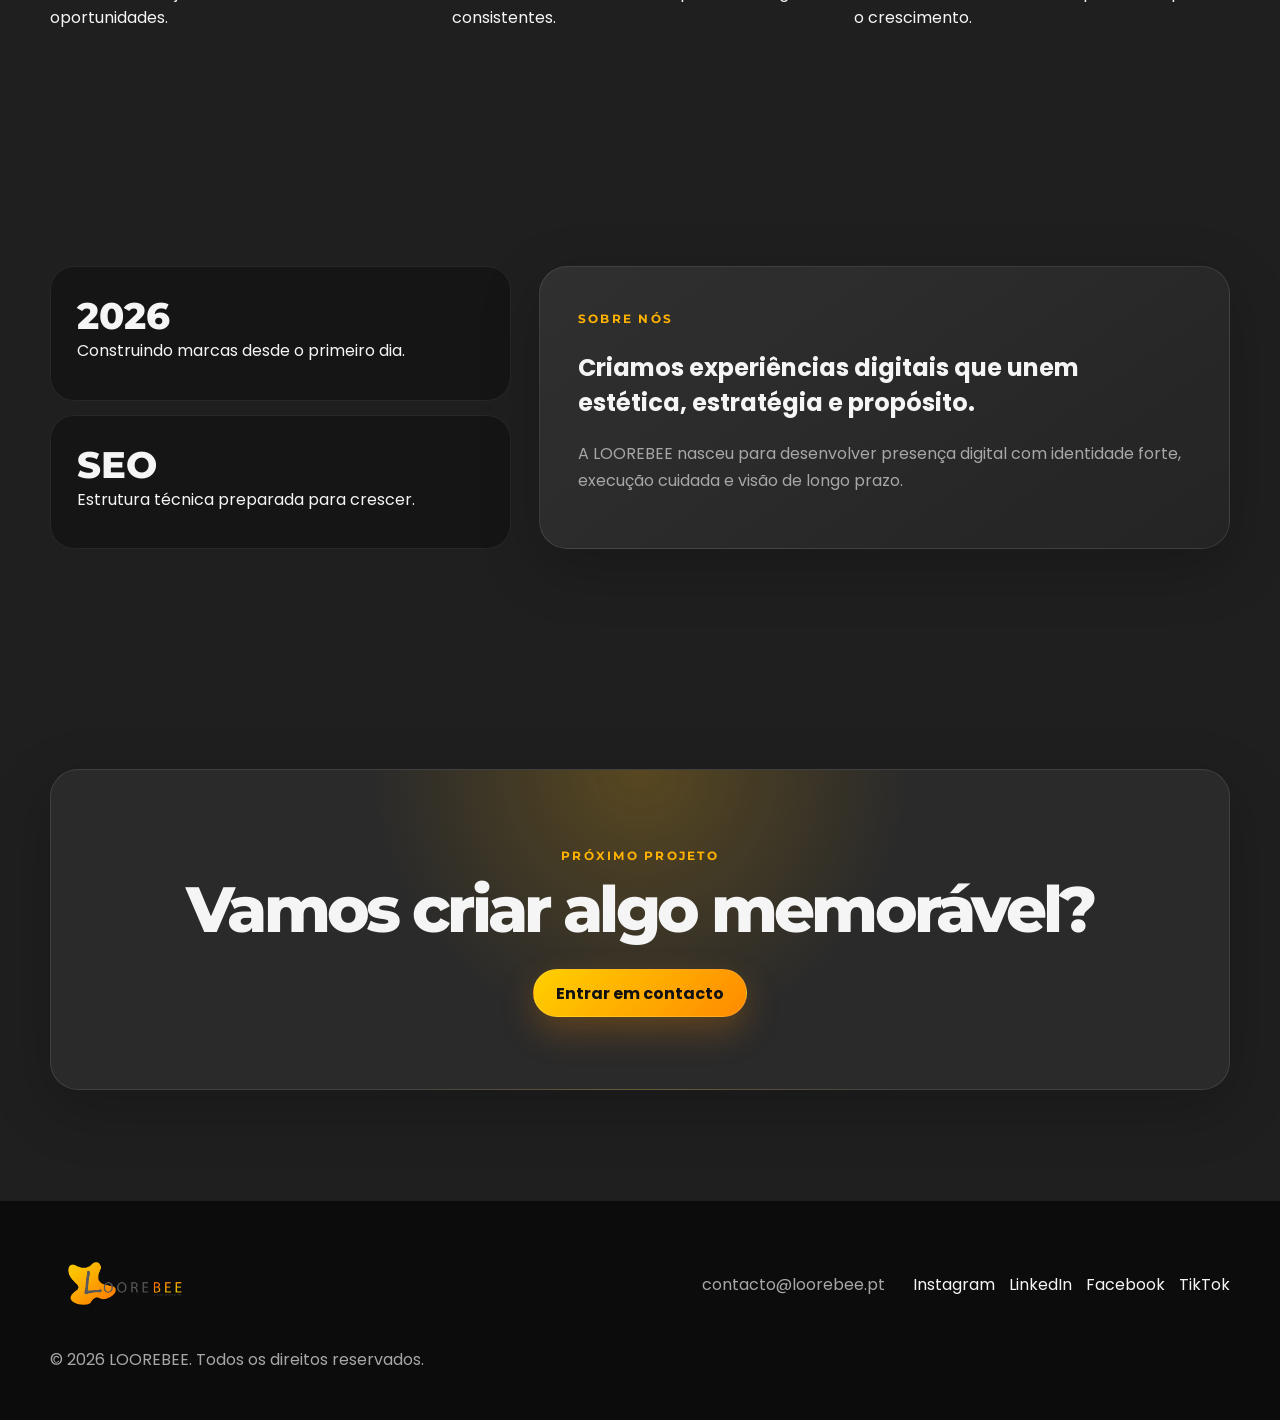
==== commit 70124ae2: "Update index.html" ====
--- a/index.html
+++ b/index.html
@@ -267,7 +267,7 @@
         <div style="position:absolute;left:30px;right:30px;bottom:30px;z-index:10;">
 
         <h3 style="color:#fff;margin-bottom:10px;">
-            ImigraEuropa
+            Praia da Amorosa
         </h3>
 
         <p style="color:#ddd;">
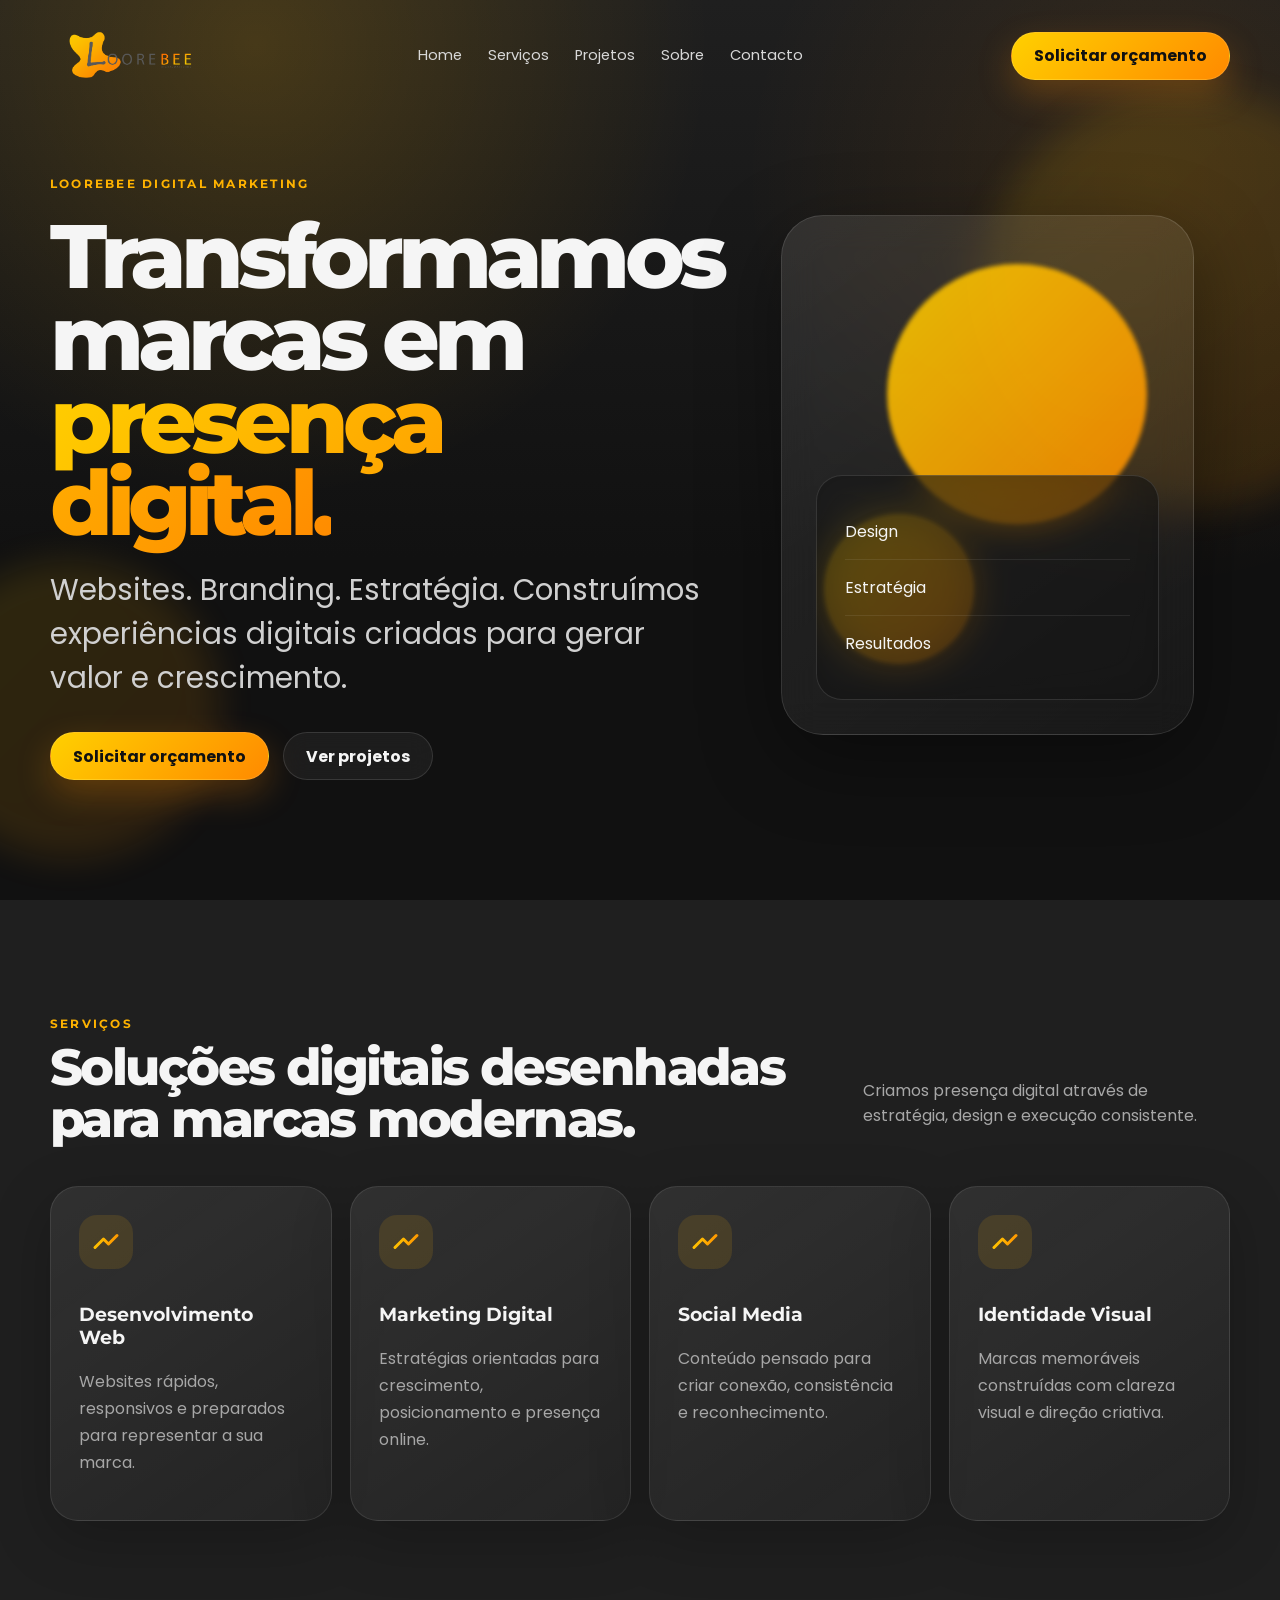
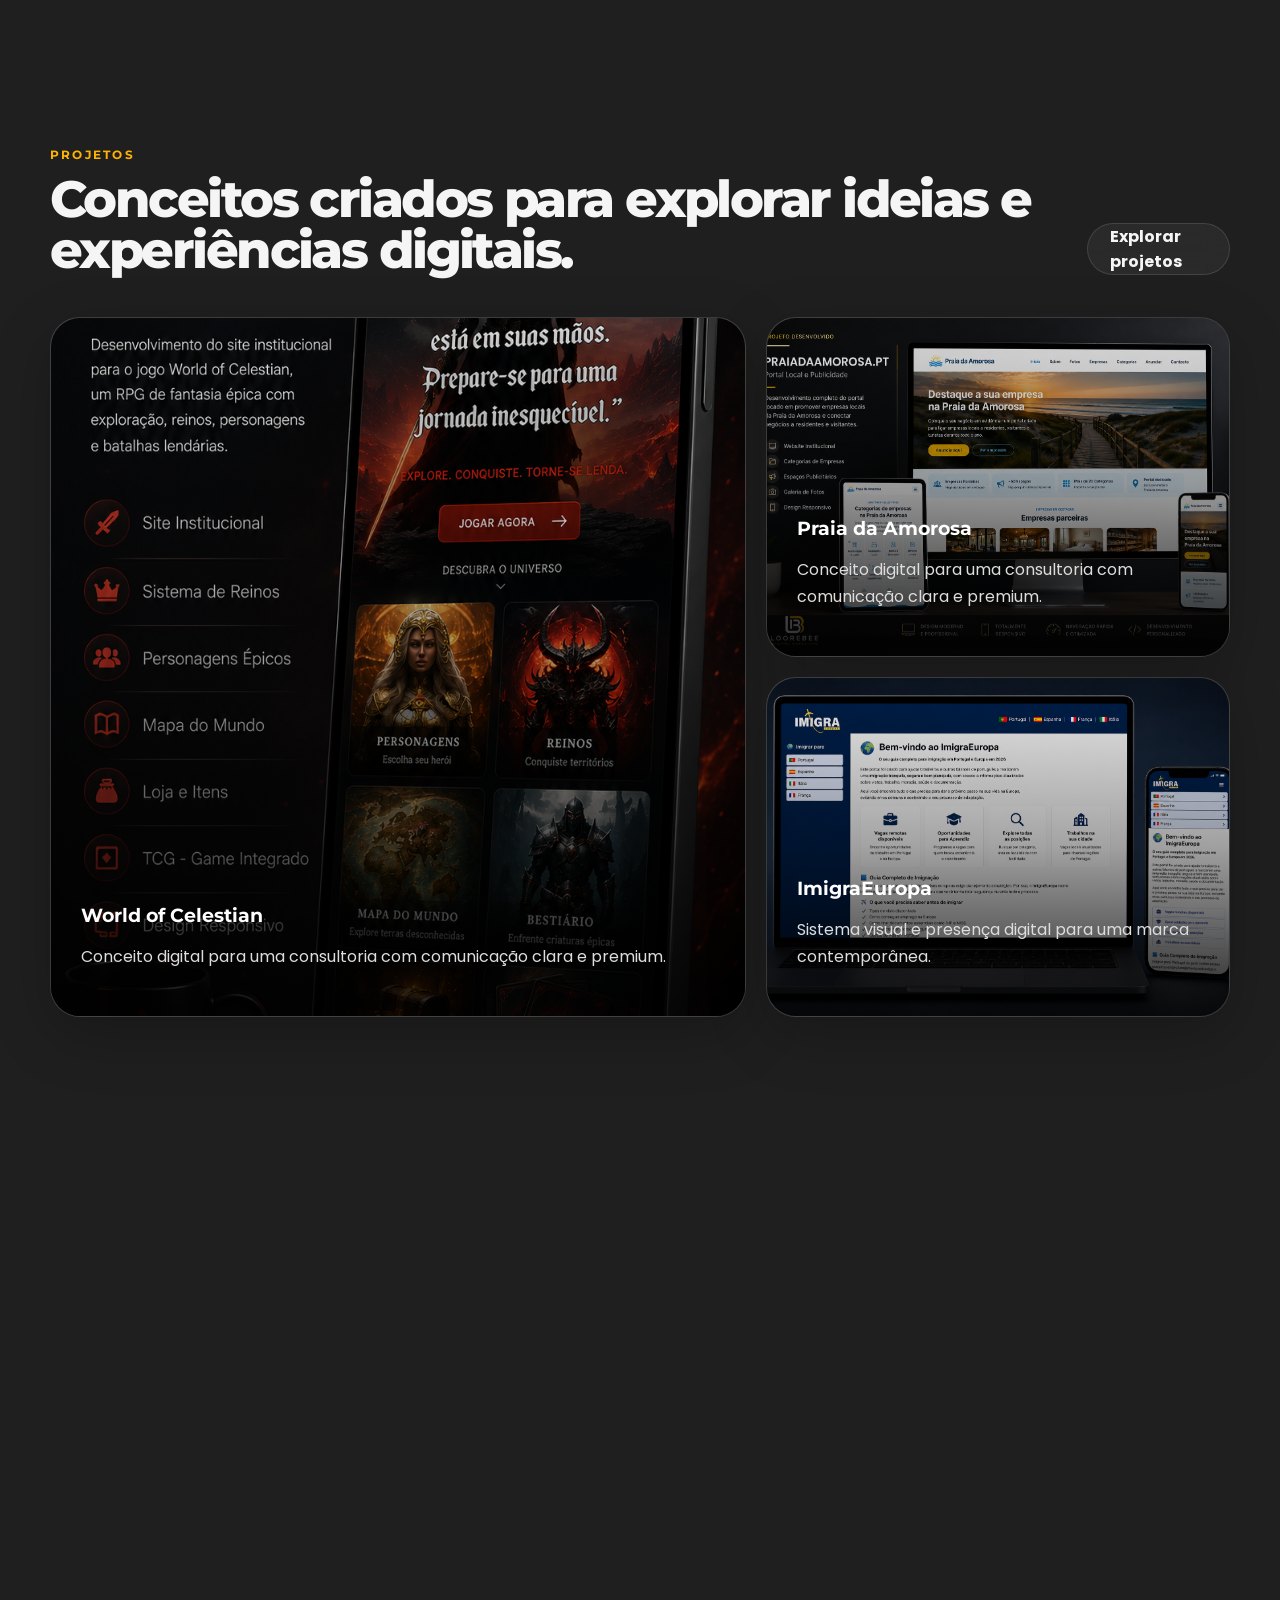
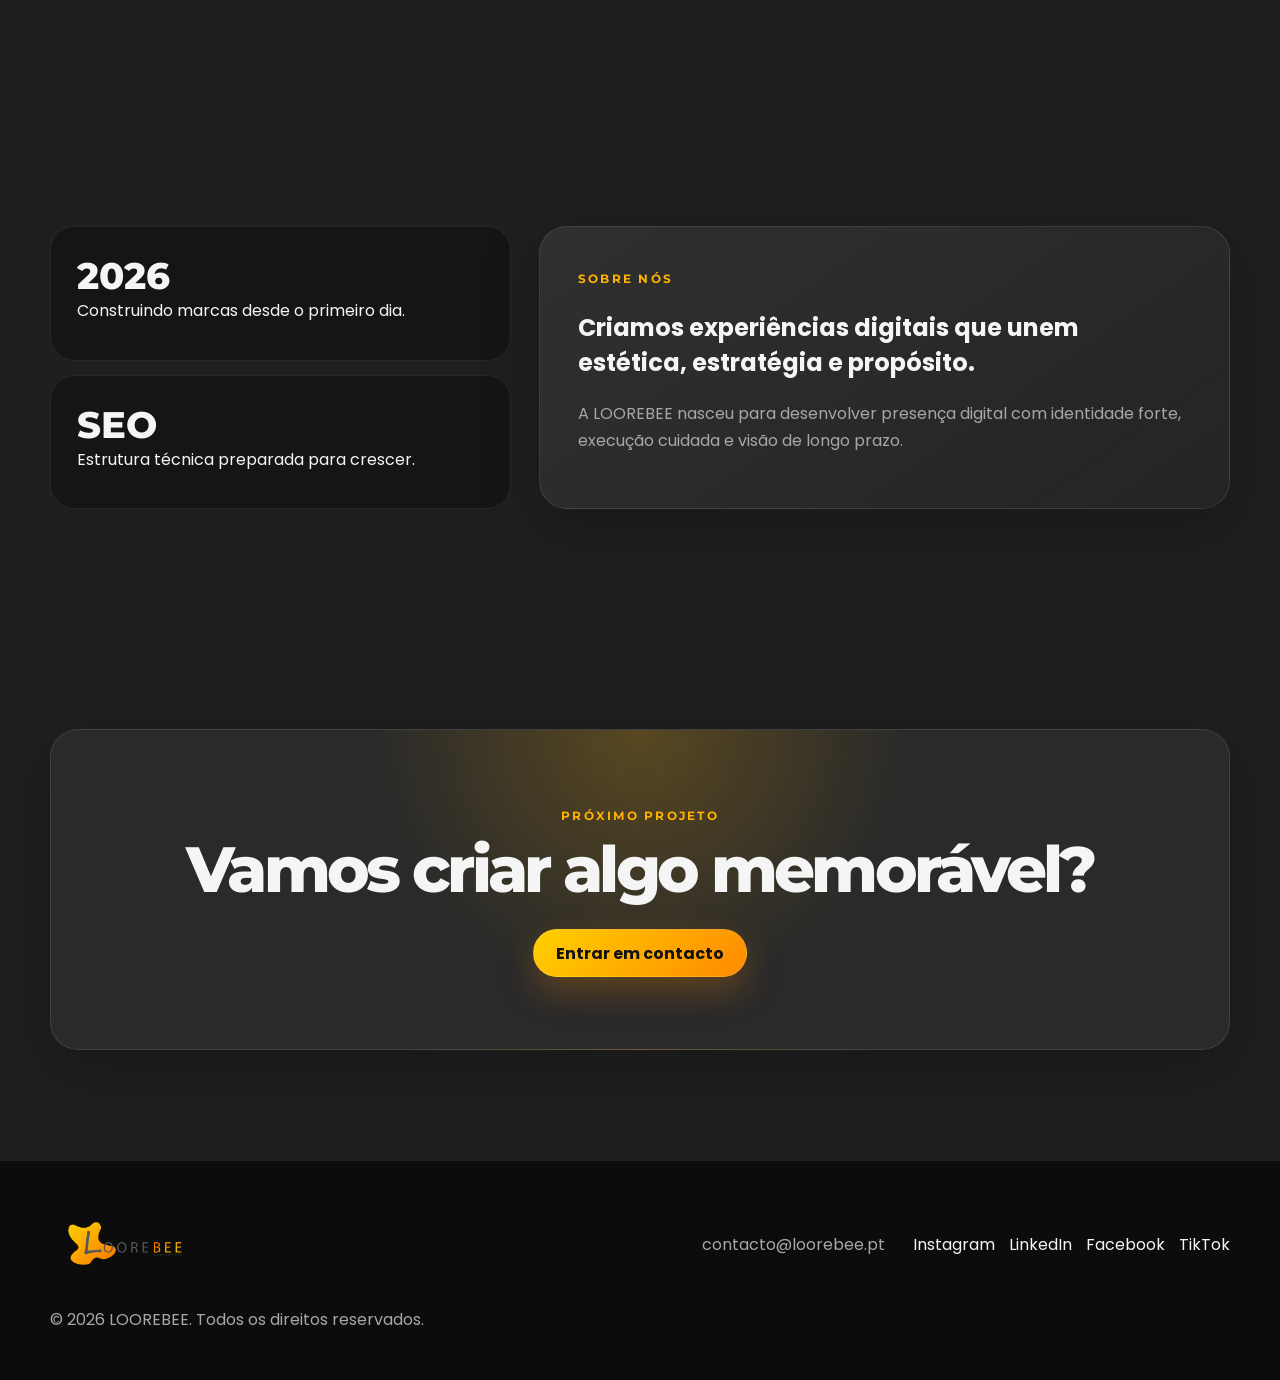
==== commit fb18802f: "Update index.html" ====
--- a/index.html
+++ b/index.html
@@ -253,11 +253,20 @@
 
 <div class="portfolio-grid">
 
-<article class="project tall reveal">
-<h3>Aurora Studio</h3>
-<p>
-Branding e website editorial com foco em sofisticação e presença visual.
-</p>
+<article class="project tall reveal" style="position:relative;overflow:hidden;border-radius:30px;min-height:340px;">
+    <img src="assets/images/worldofcelestian2.png" alt="Velvet Social" style="position:absolute;inset:0;width:100%;height:100%;object-fit:cover;">
+    <div style="position:absolute;inset:0;background:linear-gradient(to top, rgba(0,0,0,.85), rgba(0,0,0,.35), rgba(0,0,0,.05));"></div>
+        <div style="position:absolute;left:30px;right:30px;bottom:30px;z-index:10;">
+
+        <h3 style="color:#fff;margin-bottom:10px;">
+            World of Celestian
+        </h3>
+
+        <p style="color:#ddd;">
+            Conceito digital para uma consultoria com comunicação clara e premium.
+        </p>
+
+    </div>
 </article>
 
 
